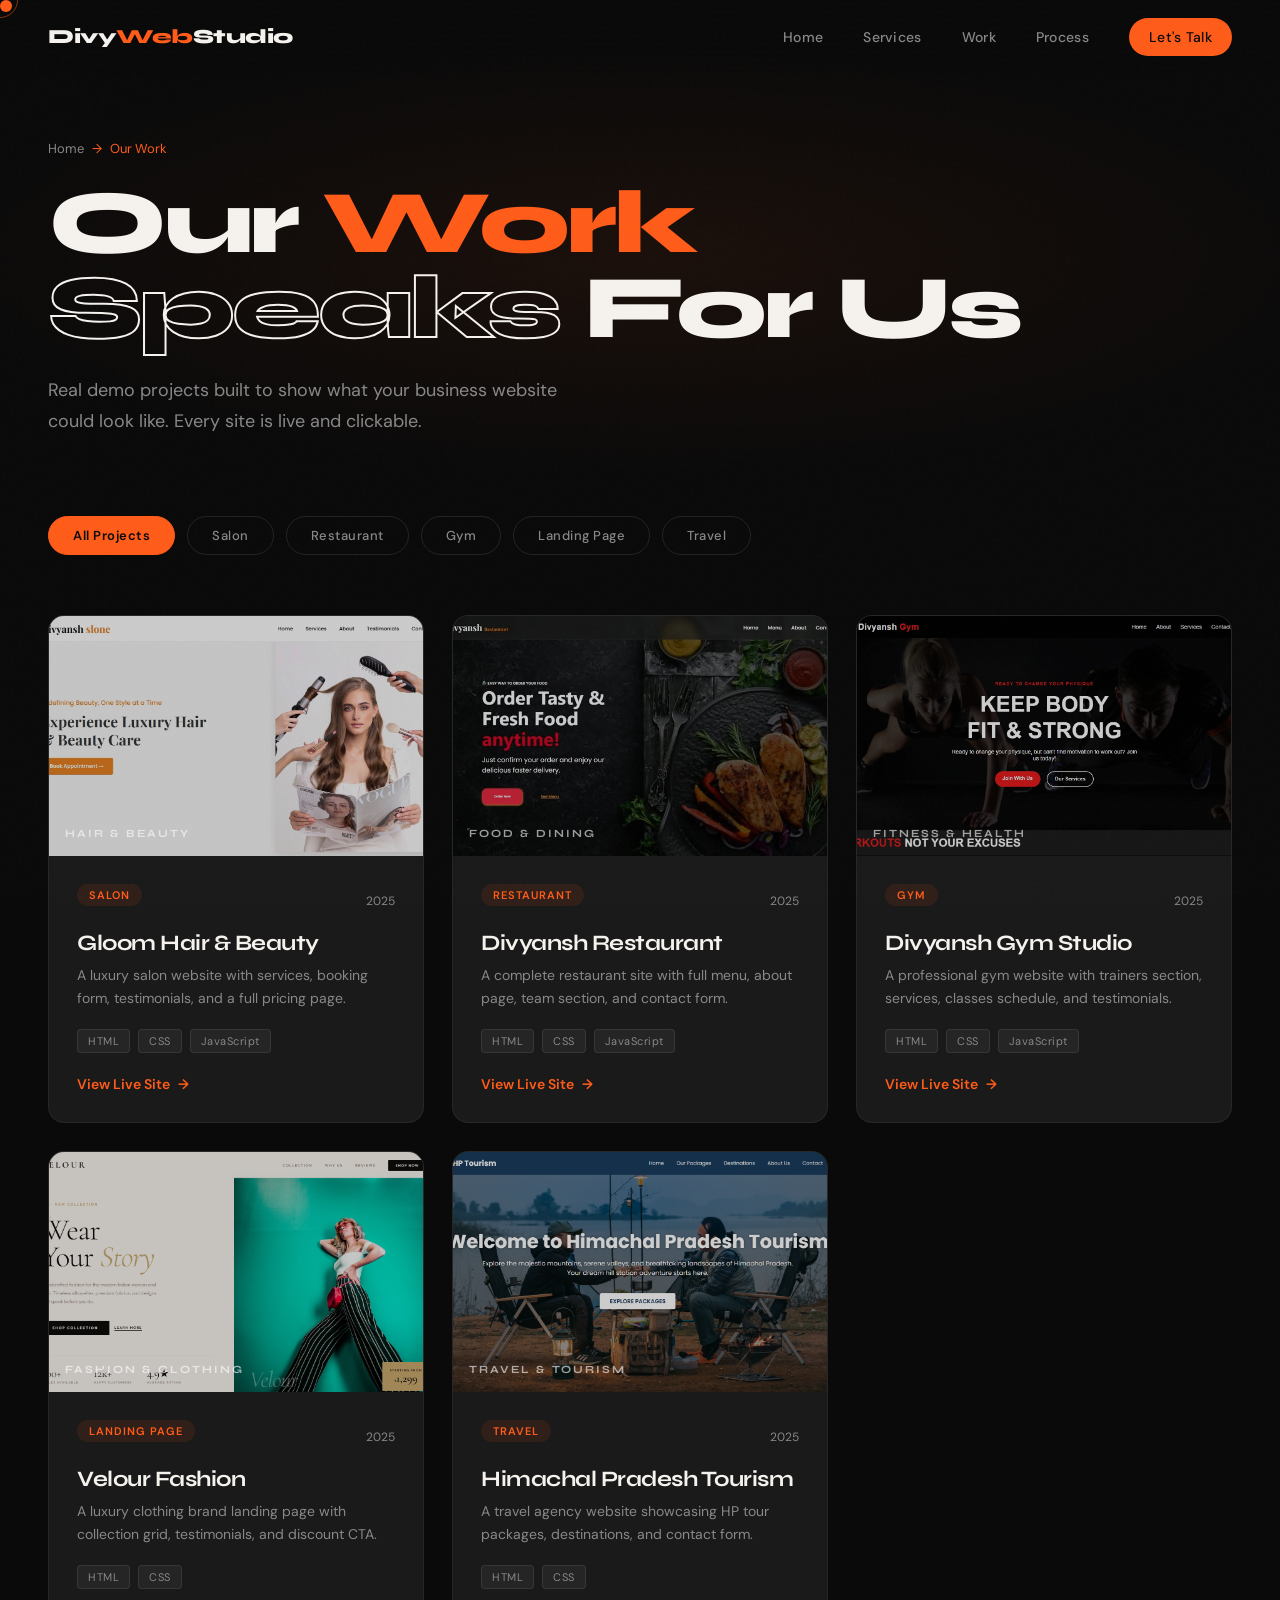
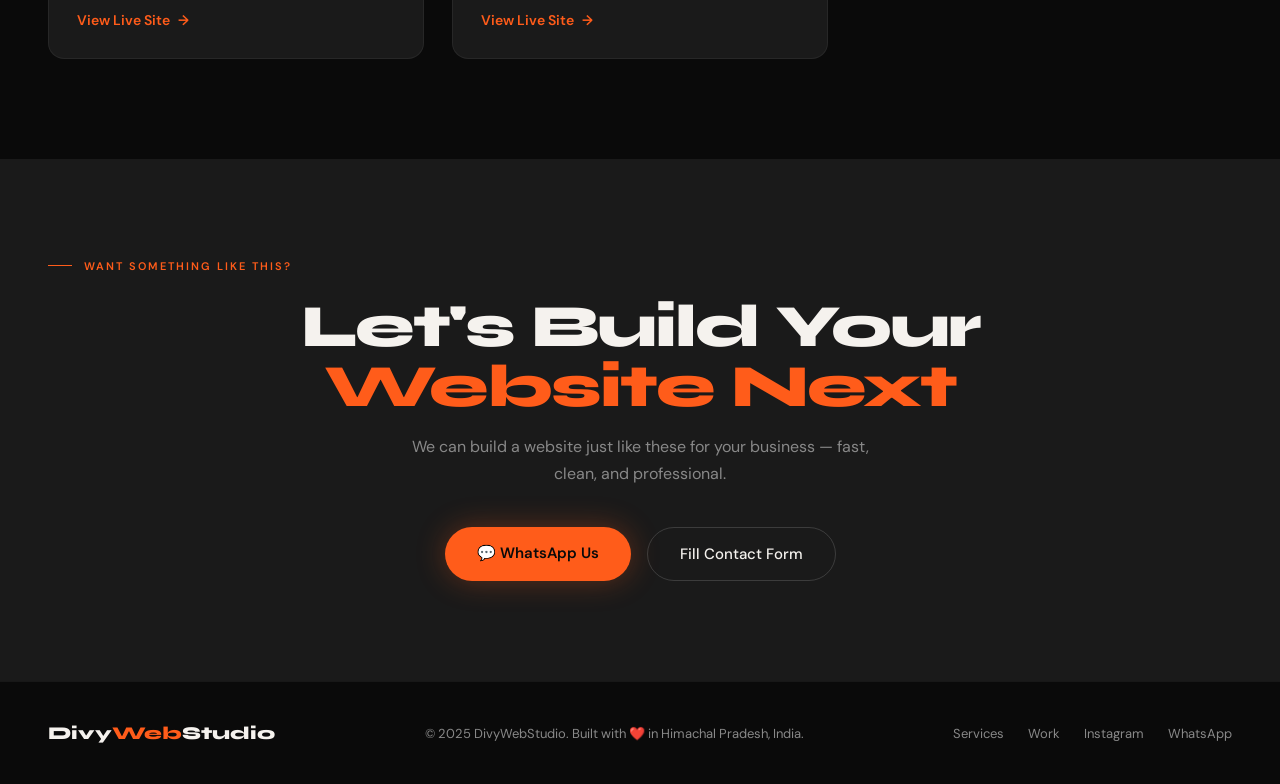
==== portfolio.html @ c1379583 "add new page portfolio.html and portfolio.css just i am add new and more thing in fuacher" ====
<!DOCTYPE html>
<html lang="en">
<head>
    <meta charset="UTF-8">
    <meta name="viewport" content="width=device-width, initial-scale=1.0">
    <title>Our Work — DivyWebStudio</title>
    <link href="https://fonts.googleapis.com/css2?family=Syne:wght@400;600;700;800&family=DM+Sans:wght@300;400;500&display=swap" rel="stylesheet">
    <link rel="stylesheet" href="css/styles.css">
    <link rel="stylesheet" href="css/portfolio.css">
</head>
<body>

    <div class="cursor" id="cursor"></div>
    <div class="cursor-follower" id="cursorFollower"></div>

    <!-- NAV -->
    <nav>
        <div class="nav-logo">Divy<span>Web</span>Studio</div>
        <ul class="nav-links">
            <li><a href="index.html">Home</a></li>
            <li><a href="services.html">Services</a></li>
            <li><a href="portfolio.html">Work</a></li>
            <li><a href="index.html#process">Process</a></li>
            <li><a href="index.html#contact" class="nav-cta">Let's Talk</a></li>
        </ul>
        <div class="hamburger" onclick="toggleMenu()">
            <span></span><span></span><span></span>
        </div>
    </nav>

    <!-- PAGE HERO -->
    <div class="page-hero">
        <div class="page-hero-bg"></div>
        <div class="breadcrumb">
            <a href="index.html">Home</a>
            <span>→</span>
            <span>Our Work</span>
        </div>
        <h1>
            Our <span class="accent">Work</span><br>
            <span class="outline">Speaks</span> For Us
        </h1>
        <p>Real demo projects built to show what your business website could look like. Every site is live and clickable.</p>
    </div>

    <!-- FILTER TABS -->
    <div class="filter-section">
        <button class="filter-btn active" onclick="filterProjects('all', this)">All Projects</button>
        <button class="filter-btn" onclick="filterProjects('salon', this)">Salon</button>
        <button class="filter-btn" onclick="filterProjects('restaurant', this)">Restaurant</button>
        <button class="filter-btn" onclick="filterProjects('gym', this)">Gym</button>
        <button class="filter-btn" onclick="filterProjects('landing', this)">Landing Page</button>
        <button class="filter-btn" onclick="filterProjects('travel', this)">Travel</button>
    </div>

    <!-- PROJECTS -->
    <div class="projects-section">
        <div class="projects-grid" id="projectsGrid">

            <div class="project-card" data-category="salon">
                <div class="project-preview project-preview-salon">
                    <div class="project-preview-text">Hair & Beauty</div>
                </div>
                <div class="project-info">
                    <div class="project-meta">
                        <span class="project-tag">Salon</span>
                        <span class="project-year">2025</span>
                    </div>
                    <h3>Gloom Hair & Beauty</h3>
                    <p>A luxury salon website with services, booking form, testimonials, and a full pricing page.</p>
                    <div class="project-tech">
                        <span class="tech-tag">HTML</span>
                        <span class="tech-tag">CSS</span>
                        <span class="tech-tag">JavaScript</span>
                    </div>
                    <a href="https://gloom-hair-beauty.netlify.app/" target="_blank" class="project-link">View Live Site</a>
                </div>
            </div>

            <div class="project-card" data-category="restaurant">
                <div class="project-preview project-preview-restaurant">
                    <div class="project-preview-text">Food & Dining</div>
                </div>
                <div class="project-info">
                    <div class="project-meta">
                        <span class="project-tag">Restaurant</span>
                        <span class="project-year">2025</span>
                    </div>
                    <h3>Divyansh Restaurant</h3>
                    <p>A complete restaurant site with full menu, about page, team section, and contact form.</p>
                    <div class="project-tech">
                        <span class="tech-tag">HTML</span>
                        <span class="tech-tag">CSS</span>
                        <span class="tech-tag">JavaScript</span>
                    </div>
                    <a href="https://divyansh-restaurant.netlify.app/" target="_blank" class="project-link">View Live Site</a>
                </div>
            </div>

            <div class="project-card" data-category="gym">
                <div class="project-preview project-preview-gym">
                    <div class="project-preview-text">Fitness & Health</div>
                </div>
                <div class="project-info">
                    <div class="project-meta">
                        <span class="project-tag">Gym</span>
                        <span class="project-year">2025</span>
                    </div>
                    <h3>Divyansh Gym Studio</h3>
                    <p>A professional gym website with trainers section, services, classes schedule, and testimonials.</p>
                    <div class="project-tech">
                        <span class="tech-tag">HTML</span>
                        <span class="tech-tag">CSS</span>
                        <span class="tech-tag">JavaScript</span>
                    </div>
                    <a href="https://divyansh-gym-studio.netlify.app/" target="_blank" class="project-link">View Live Site</a>
                </div>
            </div>

            <div class="project-card" data-category="landing">
                <div class="project-preview project-preview-fashion">
                    <div class="project-preview-text">Fashion & Clothing</div>
                </div>
                <div class="project-info">
                    <div class="project-meta">
                        <span class="project-tag">Landing Page</span>
                        <span class="project-year">2025</span>
                    </div>
                    <h3>Velour Fashion</h3>
                    <p>A luxury clothing brand landing page with collection grid, testimonials, and discount CTA.</p>
                    <div class="project-tech">
                        <span class="tech-tag">HTML</span>
                        <span class="tech-tag">CSS</span>
                    </div>
                    <a href="https://divyanshladingpage.netlify.app/" target="_blank" class="project-link">View Live Site</a>
                </div>
            </div>

            <div class="project-card" data-category="travel">
                <div class="project-preview project-preview-travel">
                    <div class="project-preview-text">Travel & Tourism</div>
                </div>
                <div class="project-info">
                    <div class="project-meta">
                        <span class="project-tag">Travel</span>
                        <span class="project-year">2025</span>
                    </div>
                    <h3>Himachal Pradesh Tourism</h3>
                    <p>A travel agency website showcasing HP tour packages, destinations, and contact form.</p>
                    <div class="project-tech">
                        <span class="tech-tag">HTML</span>
                        <span class="tech-tag">CSS</span>
                    </div>
                    <a href="https://travil-divyansh.netlify.app/" target="_blank" class="project-link">View Live Site</a>
                </div>
            </div>

        </div>
    </div>

    <!-- CTA -->
    <div class="portfolio-cta">
        <div class="section-label">Want Something Like This?</div>
        <h2>Let's Build Your<br><span>Website Next</span></h2>
        <p>We can build a website just like these for your business — fast, clean, and professional.</p>
        <div class="cta-btns">
            <a href="https://wa.me/91809127352" target="_blank" class="btn-primary">💬 WhatsApp Us</a>
            <a href="index.html#contact" class="btn-secondary">Fill Contact Form</a>
        </div>
    </div>

    <!-- FOOTER -->
    <footer>
        <div class="footer-logo">Divy<span>Web</span>Studio</div>
        <p>© 2025 DivyWebStudio. Built with ❤️ in Himachal Pradesh, India.</p>
        <div class="footer-links">
            <a href="services.html">Services</a>
            <a href="portfolio.html">Work</a>
            <a href="https://www.instagram.com/divywebstudio/" target="_blank">Instagram</a>
            <a href="https://wa.me/91809127352" target="_blank">WhatsApp</a>
        </div>
    </footer>

    <script>
        // Custom cursor
        const cursor = document.getElementById('cursor');
        const follower = document.getElementById('cursorFollower');
        let mouseX = 0, mouseY = 0;
        let followerX = 0, followerY = 0;

        document.addEventListener('mousemove', e => {
            mouseX = e.clientX;
            mouseY = e.clientY;
            cursor.style.transform = `translate(${mouseX - 6}px, ${mouseY - 6}px)`;
        });

        function animateFollower() {
            followerX += (mouseX - followerX - 18) * 0.12;
            followerY += (mouseY - followerY - 18) * 0.12;
            follower.style.transform = `translate(${followerX}px, ${followerY}px)`;
            requestAnimationFrame(animateFollower);
        }
        animateFollower();

        document.querySelectorAll('a, button').forEach(el => {
            el.addEventListener('mouseenter', () => {
                follower.style.width = '60px';
                follower.style.height = '60px';
                follower.style.opacity = '0.2';
            });
            el.addEventListener('mouseleave', () => {
                follower.style.width = '36px';
                follower.style.height = '36px';
                follower.style.opacity = '0.5';
            });
        });

        // Mobile menu
        function toggleMenu() {
            const links = document.querySelector('.nav-links');
            if (links.style.display === 'flex') {
                links.style.display = 'none';
            } else {
                links.style.cssText = 'display:flex; flex-direction:column; position:fixed; top:70px; left:0; right:0; background:#0a0a0a; padding:32px 24px; gap:24px; z-index:99; border-bottom:1px solid rgba(255,255,255,0.06)';
            }
        }

        // Filter projects
        function filterProjects(category, btn) {
            document.querySelectorAll('.filter-btn').forEach(b => b.classList.remove('active'));
            btn.classList.add('active');

            document.querySelectorAll('.project-card').forEach(card => {
                if (category === 'all' || card.dataset.category === category) {
                    card.style.display = 'block';
                    card.style.animation = 'none';
                    card.offsetHeight;
                    card.style.animation = 'fadeUp 0.4s ease forwards';
                } else {
                    card.style.display = 'none';
                }
            });
        }
    </script>
</body>
</html>
---- css/styles.css ----
*, *::before, *::after {
    margin: 0;
    padding: 0;
    box-sizing: border-box;
}

:root {
    --black: #0a0a0a;
    --white: #f5f2ee;
    --accent: #ff5c1a;
    --accent2: #ffb347;
    --gray: #1a1a1a;
    --muted: #888;
}

html {
    scroll-behavior: smooth;
}

body {
    background: var(--black);
    color: var(--white);
    font-family: 'DM Sans', sans-serif;
    overflow-x: hidden;
    cursor: none;
}

.cursor {
    width: 12px;
    height: 12px;
    background: var(--accent);
    border-radius: 50%;
    position: fixed;
    top: 0;
    left: 0;
    pointer-events: none;
    z-index: 9999;
    transition: transform 0.1s ease;
}

.cursor-follower {
    width: 36px;
    height: 36px;
    border: 1.5px solid var(--accent);
    border-radius: 50%;
    position: fixed;
    top: 0;
    left: 0;
    pointer-events: none;
    z-index: 9998;
    transition: transform 0.15s ease, width 0.2s, height 0.2s, opacity 0.2s;
    opacity: 0.5;
}

body::before {
    content: '';
    position: fixed;
    inset: 0;
    background-image: url("data:image/svg+xml,%3Csvg viewBox='0 0 256 256' xmlns='http://www.w3.org/2000/svg'%3E%3Cfilter id='noise'%3E%3CfeTurbulence type='fractalNoise' baseFrequency='0.9' numOctaves='4' stitchTiles='stitch'/%3E%3C/filter%3E%3Crect width='100%25' height='100%25' filter='url(%23noise)' opacity='0.04'/%3E%3C/svg%3E");
    pointer-events: none;
    z-index: 9997;
    opacity: 0.3;
}

nav {
    position: fixed;
    top: 0;
    left: 0;
    right: 0;
    z-index: 100;
    padding: 24px 48px;
    display: flex;
    justify-content: space-between;
    align-items: center;
    background: linear-gradient(to bottom, rgba(10,10,10,0.95), transparent);
}

.nav-logo {
    font-family: 'Syne', sans-serif;
    font-weight: 800;
    font-size: 20px;
    letter-spacing: -0.5px;
}

.nav-logo span {
    color: var(--accent);
}

.nav-links {
    display: flex;
    gap: 40px;
    list-style: none;
}

.nav-links a {
    color: var(--muted);
    text-decoration: none;
    font-size: 14px;
    font-weight: 500;
    transition: color 0.2s;
    letter-spacing: 0.3px;
}

.nav-links a:hover {
    color: var(--white);
}

.nav-cta {
    background: var(--accent);
    color: var(--black) !important;
    padding: 10px 20px;
    border-radius: 100px;
    font-weight: 500 !important;
    transition: transform 0.2s, background 0.2s !important;
}

.nav-cta:hover {
    transform: scale(1.05);
    background: var(--accent2) !important;
    color: var(--black) !important;
}

.hero {
    min-height: 100vh;
    display: flex;
    flex-direction: column;
    justify-content: center;
    padding: 120px 48px 80px;
    position: relative;
    overflow: hidden;
}

.hero-bg {
    position: absolute;
    inset: 0;
    background: radial-gradient(ellipse 80% 60% at 60% 50%, rgba(255,92,26,0.08) 0%, transparent 70%), radial-gradient(ellipse 40% 40% at 80% 20%, rgba(255,179,71,0.05) 0%, transparent 60%);       
}

.hero-tag {
    display: inline-flex;
    align-items: center;
    gap: 8px;
    background: rgba(255,92,26,0.1);
    border: 1px solid rgba(255,92,26,0.2);
    color: var(--accent);
    font-size: 12px;
    font-weight: 500;
    letter-spacing: 1.5px;
    text-transform: uppercase;
    padding: 8px 16px;
    border-radius: 100px;
    width: fit-content;
    margin-bottom: 32px;
    animation: fadeUp 0.8s ease both;
}

.hero-tag::before {
    content: '';
    width: 6px;
    height: 6px;
    background: var(--accent);
    border-radius: 50%;
    animation: pulse 2s infinite;
}

@keyframes pulse {
    0%, 100% {
        opacity: 1;
        transform: scale(1);
    }
    50% {
        opacity: 0.5;
        transform: scale(0.8);
    }
}

.hero h1 {
    font-family: 'Syne', sans-serif;
    font-size: clamp(52px, 8vw, 110px);
    font-weight: 800;
    line-height: 0.95;
    letter-spacing: -3px;
    margin-bottom: 32px;
    animation: fadeUp 0.8s ease 0.1s both;
}

.hero h1 .outline {
    -webkit-text-stroke: 2px var(--white);
    color: transparent;
}

.hero h1 .accent {
    color: var(--accent);
}

.hero-sub {
    font-size: 18px;
    color: var(--muted);
    max-width: 500px;
    line-height: 1.7;
    margin-bottom: 48px;
    animation: fadeUp 0.8s ease 0.2s both;
}

.hero-btns {
    display: flex;
    gap: 16px;
    flex-wrap: wrap;
    animation: fadeUp 0.8s ease 0.3s both;
}

.btn-primary {
    background: var(--accent);
    color: var(--black);
    padding: 16px 32px;
    border-radius: 100px;
    font-weight: 600;
    font-size: 15px;
    text-decoration: none;
    transition: transform 0.2s, box-shadow 0.2s;
    box-shadow: 0 0 30px rgba(255,92,26,0.3);
}

.btn-primary:hover {
    transform: translateY(-2px);
    box-shadow: 0 8px 40px rgba(255,92,26,0.4);
}

.btn-secondary {
    border: 1px solid rgba(255,255,255,0.15);
    color: var(--white);
    padding: 16px 32px;
    border-radius: 100px;
    font-weight: 500;
    font-size: 15px;
    text-decoration: none;
    transition: border-color 0.2s, background 0.2s;
}

.btn-secondary:hover {
    border-color: rgba(255,255,255,0.4);
    background: rgba(255,255,255,0.05);
}

.hero-stats {
    position: absolute;
    right: 48px;
    bottom: 80px;
    display: flex;
    flex-direction: column;
    gap: 32px;
    animation: fadeUp 0.8s ease 0.4s both;
}

.stat {
    text-align: right;
}

.stat-num {
    font-family: 'Syne', sans-serif;
    font-size: 36px;
    font-weight: 800;
    color: var(--white);
}

.stat-num span {
    color: var(--accent);
}

.stat-label {
    font-size: 12px;
    color: var(--muted);
    letter-spacing: 0.5px;
}

.scroll-line {
    position: absolute;
    bottom: 40px;
    left: 48px;
    display: flex;
    align-items: center;
    gap: 12px;
    color: var(--muted);
    font-size: 12px;
    letter-spacing: 1px;
    text-transform: uppercase;
    animation: fadeUp 0.8s ease 0.5s both;
}

.scroll-line::before {
    content: '';
    width: 40px;
    height: 1px;
    background: var(--muted);
    animation: expandLine 1s ease 1s both;
}

@keyframes expandLine {
    from {
        width: 0;
    }
    to {
        width: 40px;
    }
}

@keyframes fadeUp {
    from {
        opacity: 0;
        transform: translateY(30px);
    }
    to {
        opacity: 1;
        transform: translateY(0);
    }
}

.marquee-section {
    border-top: 1px solid rgba(255,255,255,0.06);
    border-bottom: 1px solid rgba(255,255,255,0.06);
    padding: 20px 0;
    overflow: hidden;
    background: rgba(255,92,26,0.03);
}

.marquee-track {
    display: flex;
    gap: 60px;
    white-space: nowrap;
    animation: marquee 20s linear infinite;
}

.marquee-item {
    display: flex;
    align-items: center;
    gap: 20px;
    font-family: 'Syne', sans-serif;
    font-size: 13px;
    font-weight: 600;
    letter-spacing: 2px;
    text-transform: uppercase;
    color: var(--muted);
    flex-shrink: 0;
}

.marquee-item span {
    color: var(--accent);
    font-size: 18px;
}

@keyframes marquee {
    from {
        transform: translateX(0);
    }
    to {
        transform: translateX(-50%);
    }
}

section {
    padding: 100px 48px;
}

.section-label {
    display: flex;
    align-items: center;
    gap: 12px;
    font-size: 11px;
    font-weight: 600;
    letter-spacing: 2px;
    text-transform: uppercase;
    color: var(--accent);
    margin-bottom: 24px;
}

.section-label::before {
    content: '';
    width: 24px;
    height: 1px;
    background: var(--accent);
}

.section-title {
    font-family: 'Syne', sans-serif;
    font-size: clamp(36px, 5vw, 64px);
    font-weight: 800;
    letter-spacing: -2px;
    line-height: 1;
    margin-bottom: 16px;
}

.section-sub {
    color: var(--muted);
    font-size: 16px;
    max-width: 500px;
    line-height: 1.7;
    margin-bottom: 64px;
}

.services {
    background: var(--gray);
}

.services-grid {
    display: grid;
    grid-template-columns: repeat(auto-fit, minmax(280px, 1fr));
    gap: 2px;
}

.service-card {
    background: var(--black);
    padding: 48px 40px;
    position: relative;
    overflow: hidden;
    transition: background 0.3s;
}

.service-card:hover {
    background: #111;
}

.service-card::after {
    content: '';
    position: absolute;
    bottom: 0;
    left: 0;
    width: 0;
    height: 2px;
    background: var(--accent);
    transition: width 0.4s ease;
}

.service-card:hover::after {
    width: 100%;
}

.service-icon {
    font-size: 32px;
    margin-bottom: 24px;
}

.service-card h3 {
    font-family: 'Syne', sans-serif;
    font-size: 22px;
    font-weight: 700;
    margin-bottom: 12px;
    letter-spacing: -0.5px;
}

.service-card p {
    color: var(--muted);
    font-size: 14px;
    line-height: 1.7;
    margin-bottom: 24px;
}

.service-price {
    font-family: 'Syne', sans-serif;
    font-size: 28px;
    font-weight: 800;
    color: var(--accent);
}

.service-price span {
    font-size: 14px;
    color: var(--muted);
    font-family: 'DM Sans', sans-serif;
    font-weight: 400;
}

.portfolio-grid {
    display: grid;
    grid-template-columns: repeat(auto-fit, minmax(340px, 1fr));
    gap: 24px;
}

.project-card {
    border: 1px solid rgba(255,255,255,0.06);
    border-radius: 16px;
    overflow: hidden;
    transition: transform 0.3s, border-color 0.3s;
    background: var(--gray);
}

.project-card:hover {
    transform: translateY(-6px);
    border-color: rgba(255,92,26,0.3);
}

.project-img {
    width: 100%;
    height: 220px;
    object-fit: cover;
    display: block;
    background: #222;
}

.project-preview {
    width: 100%;
    height: 220px;
    display: flex;
    align-items: center;
    justify-content: center;
    font-size: 48px;
    position: relative;
    overflow: hidden;
}

.project-preview-salon {
    background: url('img/ProjectImage/HairBeautyImg.jpg') center/cover no-repeat;
}
.project-preview-restaurant {
    background: url('img/ProjectImage/RestaurantImg.jpg') center/cover no-repeat;
}

.project-preview-gym {
    background: url('img/ProjectImage/GymSalonImg.jpg') center/cover no-repeat;
}

.project-preview-fashion {
    background: url('img/ProjectImage/LadingPageImage.png') center/cover no-repeat;
}


.project-preview-text {
    position: absolute;
    bottom: 16px;
    left: 16px;
    font-family: 'Syne', sans-serif;
    font-size: 11px;
    font-weight: 700;
    letter-spacing: 2px;
    text-transform: uppercase;
    color: rgba(255,255,255,0.3);
}

.text-black-color {
    color: rgba(0, 0, 0, 0.404);
}

.project-info {
    padding: 28px;
}

.project-tag {
    display: inline-block;
    background: rgba(255,92,26,0.1);
    color: var(--accent);
    font-size: 11px;
    font-weight: 600;
    letter-spacing: 1px;
    text-transform: uppercase;
    padding: 4px 12px;
    border-radius: 100px;
    margin-bottom: 12px;
}

.project-info h3 {
    font-family: 'Syne', sans-serif;
    font-size: 22px;
    font-weight: 700;
    letter-spacing: -0.5px;
    margin-bottom: 8px;
}

.project-info p {
    color: var(--muted);
    font-size: 14px;
    line-height: 1.6;
    margin-bottom: 20px;
}

.project-link {
    display: inline-flex;
    align-items: center;
    gap: 8px;
    color: var(--accent);
    text-decoration: none;
    font-size: 14px;
    font-weight: 600;
    transition: gap 0.2s;
}

.project-link:hover {
    gap: 12px;
}

.project-link::after {
    content: '→';
}

.process {
    background: var(--gray);
}

.process-steps {
    display: grid;
    grid-template-columns: repeat(auto-fit, minmax(220px, 1fr));
    gap: 2px;
    margin-top: 64px;
}

.step {
    padding: 40px 32px;
    background: var(--black);
    position: relative;
}

.step-num {
    font-family: 'Syne', sans-serif;
    font-size: 64px;
    font-weight: 800;
    color: rgba(255,92,26,0.1);
    line-height: 1;
    margin-bottom: 16px;
}

.step h3 {
    font-family: 'Syne', sans-serif;
    font-size: 18px;
    font-weight: 700;
    margin-bottom: 12px;
}

.step p {
    color: var(--muted);
    font-size: 14px;
    line-height: 1.7;
}

.why-grid {
    display: grid;
    grid-template-columns: 1fr 1fr;
    gap: 80px;
    align-items: center;
}

.why-list {
    list-style: none;
    display: flex;
    flex-direction: column;
    gap: 20px;
}

.why-item {
    display: flex;
    align-items: flex-start;
    gap: 16px;
    padding: 20px;
    border: 1px solid rgba(255,255,255,0.05);
    border-radius: 12px;
    transition: border-color 0.2s, background 0.2s;
}

.why-item:hover {
    border-color: rgba(255,92,26,0.2);
    background: rgba(255,92,26,0.03);
}

.why-icon {
    font-size: 24px;
    flex-shrink: 0;
    margin-top: 2px;
}

.why-item h4 {
    font-family: 'Syne', sans-serif;
    font-size: 16px;
    font-weight: 700;
    margin-bottom: 4px;
}

.why-item p {
    color: var(--muted);
    font-size: 14px;
    line-height: 1.6;
}

.why-visual {
    background: var(--gray);
    border-radius: 24px;
    padding: 48px;
    text-align: center;
    border: 1px solid rgba(255,255,255,0.06);
}

.big-num {
    font-family: 'Syne', sans-serif;
    font-size: 100px;
    font-weight: 800;
    line-height: 1;
    background: linear-gradient(135deg, var(--accent), var(--accent2));
    -webkit-background-clip: text;
    -webkit-text-fill-color: transparent;
    background-clip: text;
}

.big-num-label {
    font-size: 16px;
    color: var(--muted);
    margin-top: 8px;
    line-height: 1.5;
}

.contact {
    background: var(--gray);
}

.contact-wrapper {
    display: grid;
    grid-template-columns: 1fr 1fr;
    gap: 80px;
    align-items: start;
}

.contact-info h2 {
    font-family: 'Syne', sans-serif;
    font-size: clamp(32px, 4vw, 52px);
    font-weight: 800;
    letter-spacing: -2px;
    line-height: 1.1;
    margin-bottom: 24px;
}

.contact-info p {
    color: var(--muted);
    font-size: 16px;
    line-height: 1.7;
    margin-bottom: 40px;
}

.contact-links {
    display: flex;
    flex-direction: column;
    gap: 16px;
}

.contact-link-item {
    display: flex;
    align-items: center;
    gap: 16px;
    padding: 16px 20px;
    background: var(--black);
    border-radius: 12px;
    text-decoration: none;
    color: var(--white);
    transition: transform 0.2s;
    border: 1px solid rgba(255,255,255,0.05);
}

.contact-link-item:hover {
    transform: translateX(4px);
}

.contact-link-icon {
    font-size: 20px;
}

.contact-link-text {
    font-size: 14px;
    color: var(--muted);
}

.contact-link-val {
    font-size: 15px;
    font-weight: 500;
}

.contact-form-wrap {
    display: flex;
    flex-direction: column;
    gap: 16px;
}

.form-group {
    display: flex;
    flex-direction: column;
    gap: 8px;
}

.form-group label {
    font-size: 12px;
    font-weight: 600;
    letter-spacing: 1px;
    text-transform: uppercase;
    color: var(--muted);
}

.form-group input,
.form-group textarea,
.form-group select {
    background: var(--black);
    border: 1px solid rgba(255,255,255,0.08);
    color: var(--white);
    padding: 14px 18px;
    border-radius: 10px;
    font-family: 'DM Sans', sans-serif;
    font-size: 15px;
    transition: border-color 0.2s;
    outline: none;
}

.form-group input:focus,
.form-group textarea:focus,
.form-group select:focus {
    border-color: var(--accent);
}

.form-group textarea {
    resize: vertical;
    min-height: 120px;
}

.form-group select option {
    background: var(--black);
}

.form-submit {
    background: var(--accent);
    color: var(--black);
    border: none;
    padding: 16px 32px;
    border-radius: 100px;
    font-family: 'Syne', sans-serif;
    font-size: 15px;
    font-weight: 700;
    cursor: pointer;
    transition: transform 0.2s, box-shadow 0.2s;
    box-shadow: 0 0 30px rgba(255,92,26,0.3);
    width: 100%;
    margin-top: 8px;
}

.form-submit:hover {
    transform: translateY(-2px);
    box-shadow: 0 8px 40px rgba(255,92,26,0.4);
}

footer {
    padding: 40px 48px;
    border-top: 1px solid rgba(255,255,255,0.06);
    display: flex;
    justify-content: space-between;
    align-items: center;
    flex-wrap: wrap;
    gap: 16px;
}

.footer-logo {
    font-family: 'Syne', sans-serif;
    font-size: 18px;
    font-weight: 800;
}

.footer-logo span {
    color: var(--accent);
}

footer p {
    color: var(--muted);
    font-size: 13px;
}

.footer-links {
    display: flex;
    gap: 24px;
}

.footer-links a {
    color: var(--muted);
    text-decoration: none;
    font-size: 13px;
    transition: color 0.2s;
}

.footer-links a:hover {
    color: var(--white);
}

.hamburger {
    display: none;
    flex-direction: column;
    gap: 5px;
    cursor: pointer;
}

.hamburger span {
    width: 24px;
    height: 2px;
    background: var(--white);
    transition: 0.3s;
}

@media (max-width: 900px) {
    nav {
        padding: 20px 24px;
    }
    .nav-links {
        display: none;
    }
    .hamburger {
        display: flex;
    }
    .hero {
        padding: 100px 24px 80px;
    }
    .hero-stats {
        display: none;
    }
    .scroll-line {
        display: none;
    }
    section {
        padding: 70px 24px;
    }
    .why-grid {
        grid-template-columns: 1fr;
        gap: 48px;
    }
    .contact-wrapper {
        grid-template-columns: 1fr;
        gap: 48px;
    }
    footer {
        flex-direction: column;
        text-align: center;
        padding: 32px 24px;
    }
}

@media (max-width: 600px) {
    .hero h1 {
        letter-spacing: -2px;
    }
    .section-title {
        letter-spacing: -1px;
    }
    .portfolio-grid {
        grid-template-columns: 1fr;
    }
    .services-grid {
        grid-template-columns: 1fr;
    }
    .process-steps {
        grid-template-columns: 1fr;
    }
}
---- css/portfolio.css ----
.page-hero {
    min-height: 50vh;
    display: flex;
    flex-direction: column;
    justify-content: center;
    padding: 140px 48px 80px;
    position: relative;
    overflow: hidden;
}

.page-hero-bg {
    position: absolute;
    inset: 0;
    background: radial-gradient(ellipse 80% 60% at 50% 50%, rgba(255,92,26,0.07) 0%, transparent 70%);
}

.breadcrumb {
    display: flex;
    align-items: center;
    gap: 8px;
    font-size: 13px;
    color: var(--muted);
    margin-bottom: 24px;
    animation: fadeUp 0.6s ease both;
}

.breadcrumb a {
    color: var(--muted);
    text-decoration: none;
    transition: color 0.2s;
}

.breadcrumb a:hover {
    color: var(--accent);
}
        
.breadcrumb span {
    color: var(--accent);
}

.page-hero h1 {
    font-family: 'Syne', sans-serif;
    font-size: clamp(48px, 7vw, 90px);
    font-weight: 800;
    line-height: 0.95;
    letter-spacing: -3px;
    margin-bottom: 24px;
    animation: fadeUp 0.6s ease 0.1s both;
}

.page-hero h1 .accent {
    color: var(--accent);
}

.page-hero h1 .outline {
    -webkit-text-stroke: 2px var(--white);
    color: transparent;
}

.page-hero p {
    font-size: 18px;
    color: var(--muted);
    max-width: 520px;
    line-height: 1.7;
    animation: fadeUp 0.6s ease 0.2s both;
}

.filter-section {
    padding: 0 48px 60px;
    display: flex;
    gap: 12px;
    flex-wrap: wrap;
}

.filter-btn {
    background: transparent;
    border: 1px solid rgba(255,255,255,0.1);
    color: var(--muted);
    padding: 10px 24px;
    border-radius: 100px;
    font-family: 'DM Sans', sans-serif;
    font-size: 13px;
    font-weight: 500;
    cursor: pointer;
    transition: all 0.2s;
    letter-spacing: 0.5px;
}

.filter-btn:hover {
    border-color: rgba(255,92,26,0.3);
    color: var(--white);
}

.filter-btn.active {
    background: var(--accent);
    border-color: var(--accent);
    color: var(--black);
    font-weight: 600;
}

.projects-section {
    padding: 0 48px 100px;
}

.projects-grid {
    display: grid;
    grid-template-columns: repeat(auto-fill, minmax(360px, 1fr));
    gap: 28px;
}

.project-card {
    border: 1px solid rgba(255,255,255,0.06);
    border-radius: 16px;
    overflow: hidden;
    transition: transform 0.3s, border-color 0.3s;
    background: var(--gray);
    opacity: 0;
    transform: translateY(20px);
    animation: fadeUp 0.6s ease forwards;
}

.project-card:nth-child(1) {
    animation-delay: 0.1s;
}

.project-card:nth-child(2) {
    animation-delay: 0.2s;
}

.project-card:nth-child(3) {
    animation-delay: 0.3s;
}

.project-card:nth-child(4) {
    animation-delay: 0.4s;
}

.project-card:nth-child(5) {
    animation-delay: 0.5s;
}

.project-card:hover {
    transform: translateY(-6px);
    border-color: rgba(255,92,26,0.3);
}

.project-preview {
    width: 100%;
    height: 240px;
    display: flex;
    align-items: center;
    justify-content: center;
    font-size: 52px;
    position: relative;
    overflow: hidden;
}

.project-preview-salon {
    background: url("../img/ProjectImage/HairBeautyImg.jpg") center/cover no-repeat;
}

.project-preview-restaurant {
    background: url("../img/ProjectImage/restaurantImg.jpg") center/cover no-repeat;
}

.project-preview-gym {
    background: url("../img/ProjectImage/GymSalonImg.jpg") center/cover no-repeat;
}

.project-preview-fashion {
    background: url("../img/ProjectImage/LadingPageImage.png") center/cover no-repeat;
}

.project-preview-travel {
    background: url("../img/ProjectImage/BusinessWebsiteServicesImg.png") center/cover no-repeat;
}

.project-preview::after {
    content: '';
    position: absolute;
    inset: 0;
    background: rgba(0,0,0,0.2);
}

.project-preview-text {
    position: absolute;
    bottom: 16px;
    left: 16px;
    font-family: 'Syne', sans-serif;
    font-size: 11px;
    font-weight: 700;
    letter-spacing: 2px;
    text-transform: uppercase;
    color: rgba(255,255,255,0.6);
    z-index: 1;
}

.project-preview-emoji {
    position: relative;
    z-index: 1;
}

.project-info { 
    padding: 28px;
}

.project-meta {
    display: flex;
    align-items: center;
    justify-content: space-between;
    margin-bottom: 12px;
}

.project-tag {
    display: inline-block;
    background: rgba(255,92,26,0.1);
    color: var(--accent);
    font-size: 11px;
    font-weight: 600;
    letter-spacing: 1px;
    text-transform: uppercase;
    padding: 4px 12px;
    border-radius: 100px;
}

.project-year {
    font-size: 12px;
    color: var(--muted);
}

.project-info h3 {
    font-family: 'Syne', sans-serif;
    font-size: 22px;
    font-weight: 700;
    letter-spacing: -0.5px;
    margin-bottom: 8px;
}

.project-info p {
    color: var(--muted);
    font-size: 14px;
    line-height: 1.6;
    margin-bottom: 20px;
}

.project-tech {
    display: flex;
    gap: 8px;
    flex-wrap: wrap;
    margin-bottom: 20px;
}

.tech-tag {
    background: rgba(255,255,255,0.05);
    border: 1px solid rgba(255,255,255,0.08);
    color: var(--muted);
    font-size: 11px;
    padding: 4px 10px;
    border-radius: 4px;
    letter-spacing: 0.5px;
}

.project-link {
    display: inline-flex;
    align-items: center;
    gap: 8px;
    color: var(--accent);
    text-decoration: none;
    font-size: 14px;
    font-weight: 600;
    transition: gap 0.2s;
}

.project-link:hover {
    gap: 12px;
}

.project-link::after {
    content: '→';
}

.portfolio-cta {
    background: var(--gray);
    padding: 100px 48px;
    text-align: center;
}

.portfolio-cta h2 {
    font-family: 'Syne', sans-serif;
    font-size: clamp(36px, 5vw, 60px);
    font-weight: 800;
    letter-spacing: -2px;
    line-height: 1;
    margin-bottom: 16px;
}

.portfolio-cta h2 span {
    color: var(--accent);
}

.portfolio-cta p {
    color: var(--muted);
    font-size: 16px;
    max-width: 480px;
    margin: 0 auto 40px;
    line-height: 1.7;
}

.cta-btns {
    display: flex;
    gap: 16px;
    justify-content: center;
    flex-wrap: wrap;
}

@media (max-width: 900px) {
    .page-hero { padding: 120px 24px 60px; }
    .filter-section { padding: 0 24px 40px; }
    .projects-section { padding: 0 24px 80px; }
    .portfolio-cta { padding: 80px 24px; }
    .projects-grid { grid-template-columns: 1fr; }
}

@media (max-width: 600px) {
    .page-hero h1 { letter-spacing: -2px; }
}
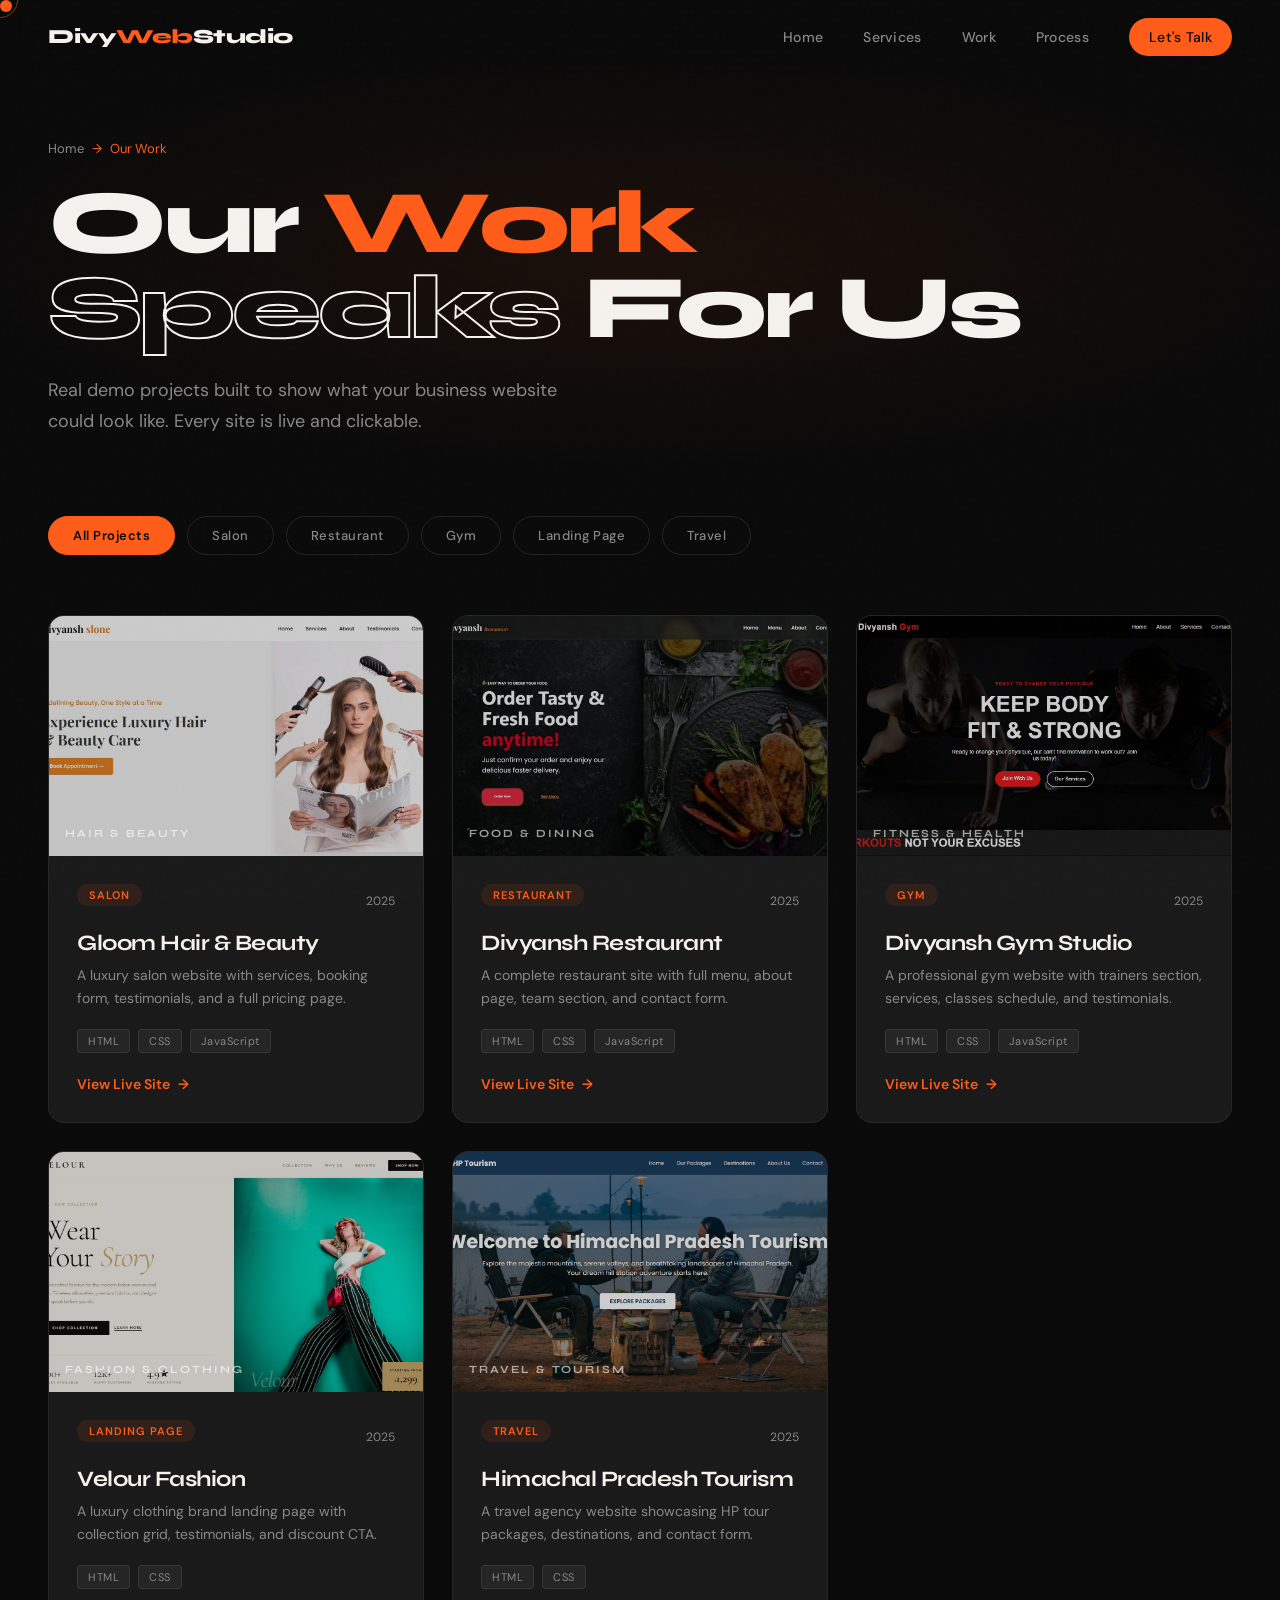
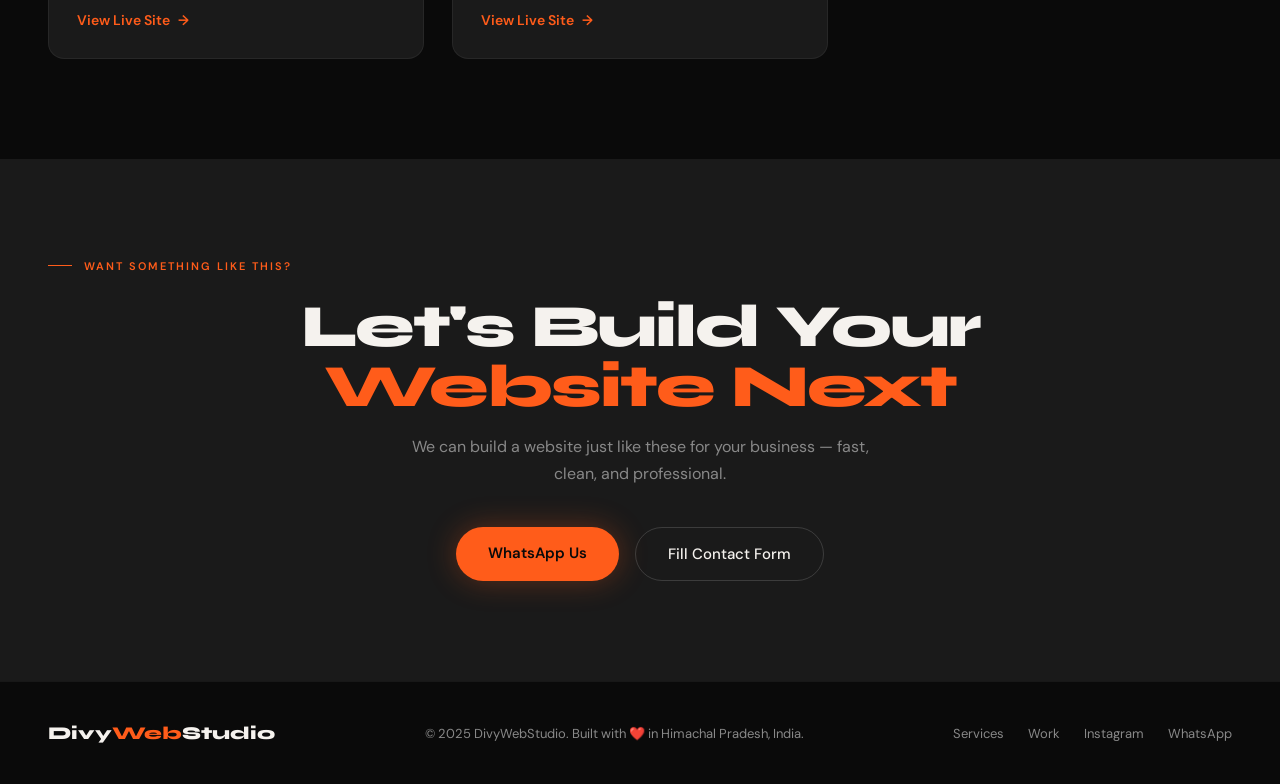
==== commit 4ed70e7d: "fix phone number and add process page and that Done for now in fucher i am add more protfolia" ====
--- a/portfolio.html
+++ b/portfolio.html
@@ -13,14 +13,13 @@
     <div class="cursor" id="cursor"></div>
     <div class="cursor-follower" id="cursorFollower"></div>
 
-    <!-- NAV -->
     <nav>
         <div class="nav-logo">Divy<span>Web</span>Studio</div>
         <ul class="nav-links">
             <li><a href="index.html">Home</a></li>
             <li><a href="services.html">Services</a></li>
             <li><a href="portfolio.html">Work</a></li>
-            <li><a href="index.html#process">Process</a></li>
+            <li><a href="process.html">Process</a></li>
             <li><a href="index.html#contact" class="nav-cta">Let's Talk</a></li>
         </ul>
         <div class="hamburger" onclick="toggleMenu()">
@@ -28,7 +27,6 @@
         </div>
     </nav>
 
-    <!-- PAGE HERO -->
     <div class="page-hero">
         <div class="page-hero-bg"></div>
         <div class="breadcrumb">
@@ -43,7 +41,6 @@
         <p>Real demo projects built to show what your business website could look like. Every site is live and clickable.</p>
     </div>
 
-    <!-- FILTER TABS -->
     <div class="filter-section">
         <button class="filter-btn active" onclick="filterProjects('all', this)">All Projects</button>
         <button class="filter-btn" onclick="filterProjects('salon', this)">Salon</button>
@@ -53,7 +50,6 @@
         <button class="filter-btn" onclick="filterProjects('travel', this)">Travel</button>
     </div>
 
-    <!-- PROJECTS -->
     <div class="projects-section">
         <div class="projects-grid" id="projectsGrid">
 
@@ -158,18 +154,16 @@
         </div>
     </div>
 
-    <!-- CTA -->
     <div class="portfolio-cta">
         <div class="section-label">Want Something Like This?</div>
         <h2>Let's Build Your<br><span>Website Next</span></h2>
         <p>We can build a website just like these for your business — fast, clean, and professional.</p>
         <div class="cta-btns">
-            <a href="https://wa.me/91809127352" target="_blank" class="btn-primary">💬 WhatsApp Us</a>
+            <a href="https://wa.me/9180912735255" target="_blank" class="btn-primary"> WhatsApp Us</a>
             <a href="index.html#contact" class="btn-secondary">Fill Contact Form</a>
         </div>
     </div>
 
-    <!-- FOOTER -->
     <footer>
         <div class="footer-logo">Divy<span>Web</span>Studio</div>
         <p>© 2025 DivyWebStudio. Built with ❤️ in Himachal Pradesh, India.</p>
@@ -177,70 +171,9 @@
             <a href="services.html">Services</a>
             <a href="portfolio.html">Work</a>
             <a href="https://www.instagram.com/divywebstudio/" target="_blank">Instagram</a>
-            <a href="https://wa.me/91809127352" target="_blank">WhatsApp</a>
+            <a href="https://wa.me/918091273525" target="_blank">WhatsApp</a>
         </div>
     </footer>
-
-    <script>
-        // Custom cursor
-        const cursor = document.getElementById('cursor');
-        const follower = document.getElementById('cursorFollower');
-        let mouseX = 0, mouseY = 0;
-        let followerX = 0, followerY = 0;
-
-        document.addEventListener('mousemove', e => {
-            mouseX = e.clientX;
-            mouseY = e.clientY;
-            cursor.style.transform = `translate(${mouseX - 6}px, ${mouseY - 6}px)`;
-        });
-
-        function animateFollower() {
-            followerX += (mouseX - followerX - 18) * 0.12;
-            followerY += (mouseY - followerY - 18) * 0.12;
-            follower.style.transform = `translate(${followerX}px, ${followerY}px)`;
-            requestAnimationFrame(animateFollower);
-        }
-        animateFollower();
-
-        document.querySelectorAll('a, button').forEach(el => {
-            el.addEventListener('mouseenter', () => {
-                follower.style.width = '60px';
-                follower.style.height = '60px';
-                follower.style.opacity = '0.2';
-            });
-            el.addEventListener('mouseleave', () => {
-                follower.style.width = '36px';
-                follower.style.height = '36px';
-                follower.style.opacity = '0.5';
-            });
-        });
-
-        // Mobile menu
-        function toggleMenu() {
-            const links = document.querySelector('.nav-links');
-            if (links.style.display === 'flex') {
-                links.style.display = 'none';
-            } else {
-                links.style.cssText = 'display:flex; flex-direction:column; position:fixed; top:70px; left:0; right:0; background:#0a0a0a; padding:32px 24px; gap:24px; z-index:99; border-bottom:1px solid rgba(255,255,255,0.06)';
-            }
-        }
-
-        // Filter projects
-        function filterProjects(category, btn) {
-            document.querySelectorAll('.filter-btn').forEach(b => b.classList.remove('active'));
-            btn.classList.add('active');
-
-            document.querySelectorAll('.project-card').forEach(card => {
-                if (category === 'all' || card.dataset.category === category) {
-                    card.style.display = 'block';
-                    card.style.animation = 'none';
-                    card.offsetHeight;
-                    card.style.animation = 'fadeUp 0.4s ease forwards';
-                } else {
-                    card.style.display = 'none';
-                }
-            });
-        }
-    </script>
+    <script src="Js/portfolio.js"></script>
 </body>
 </html>
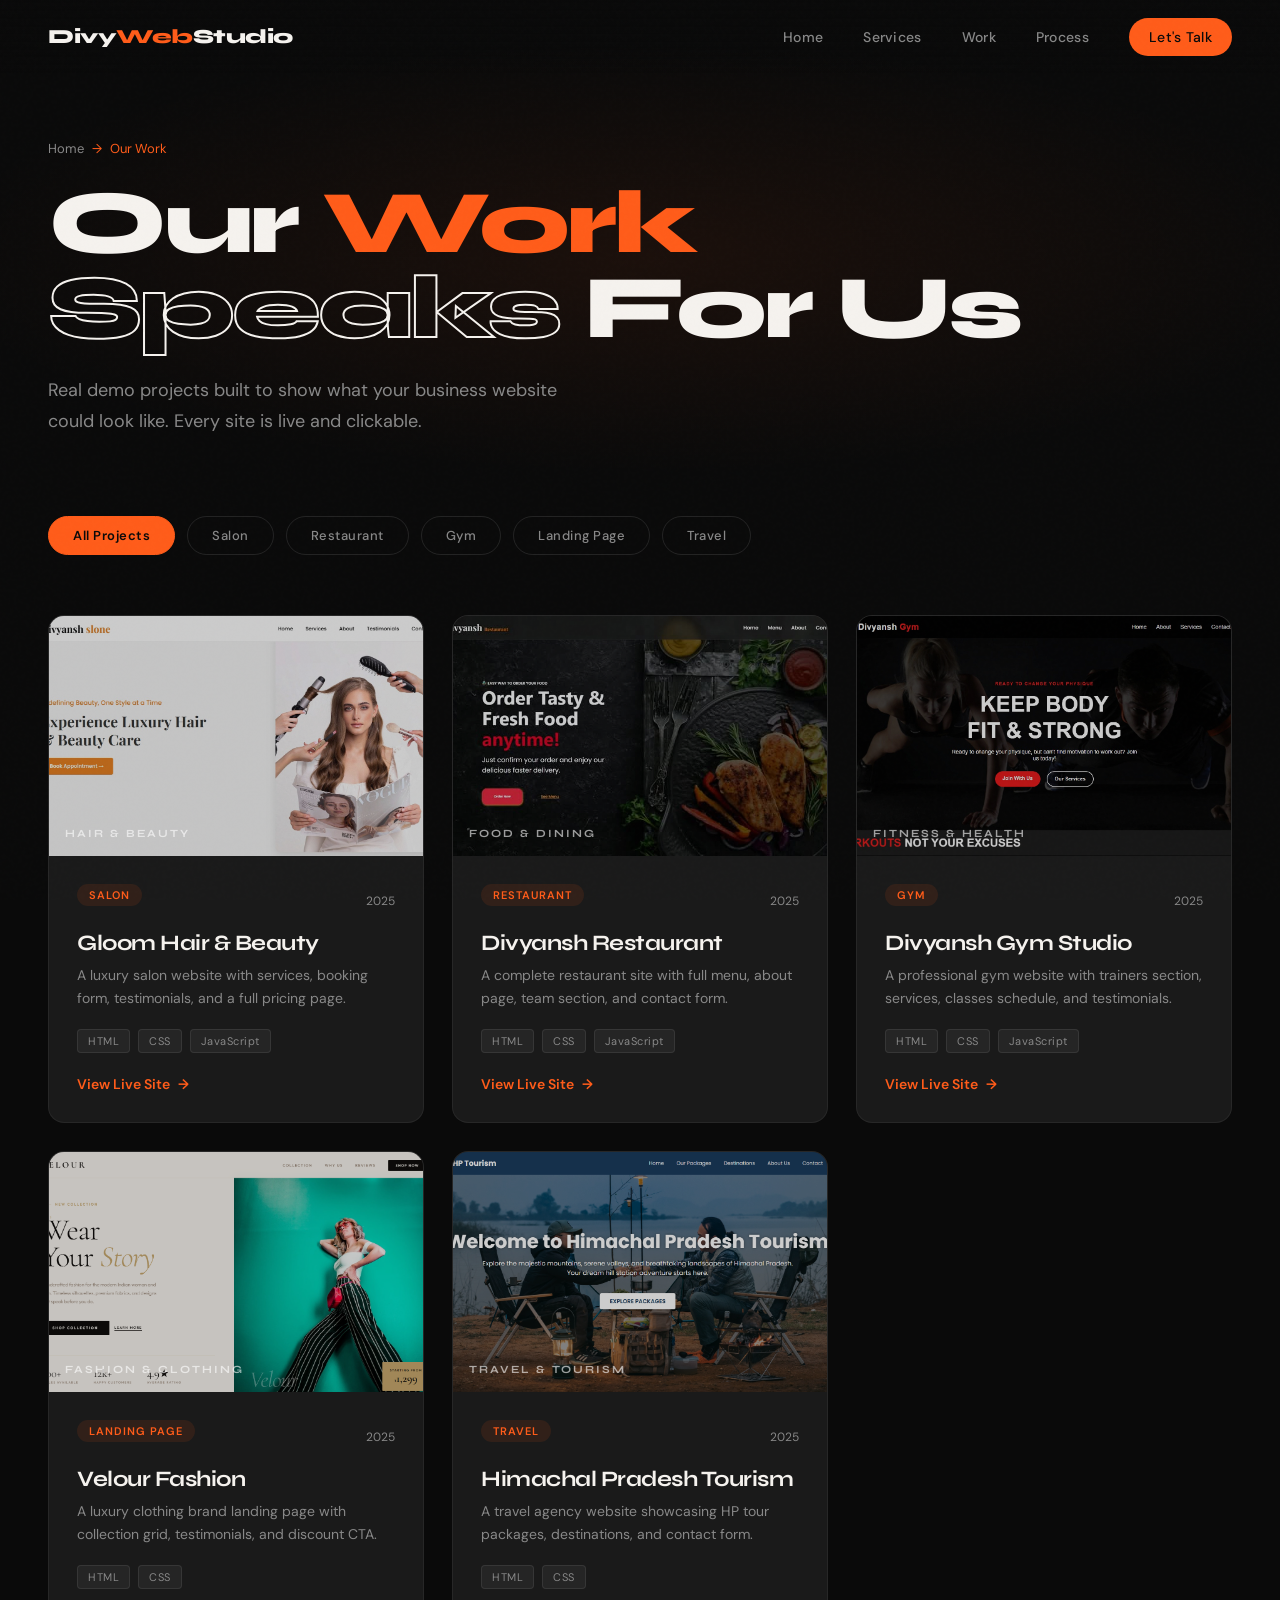
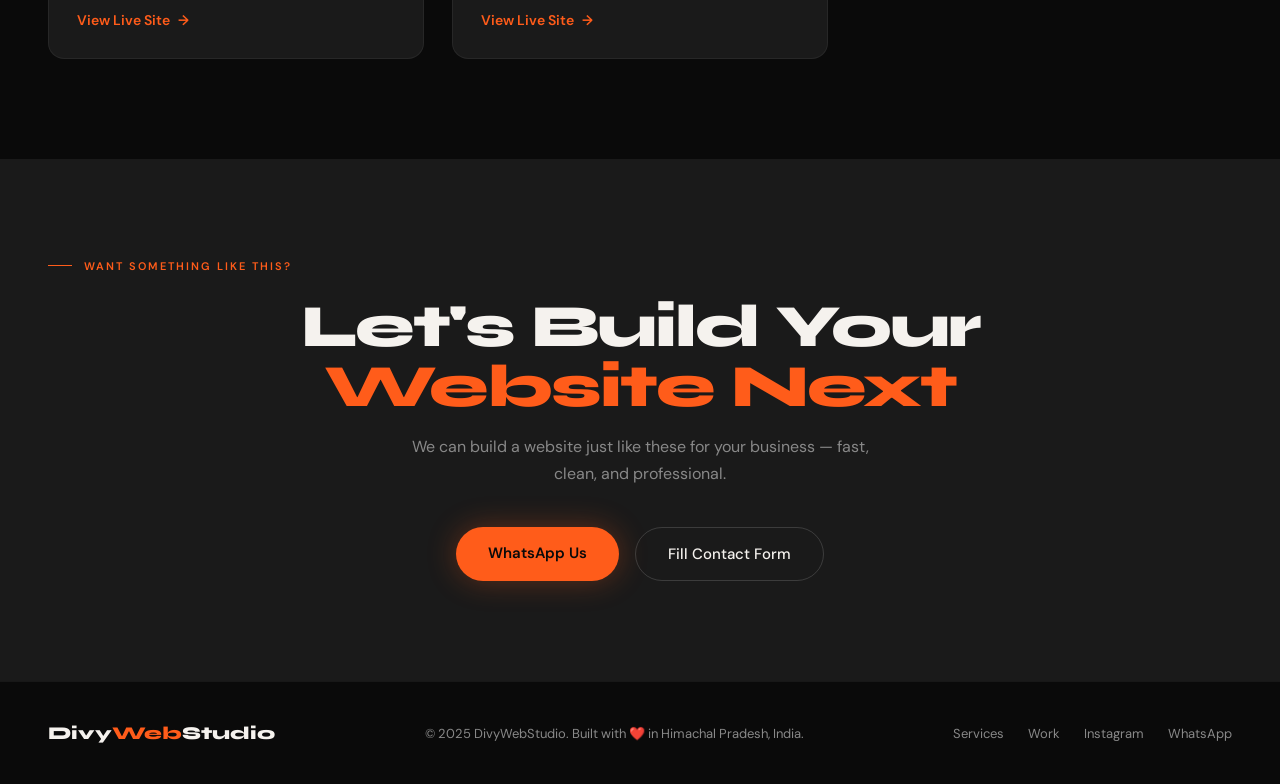
==== commit 4623802e: "fix margin" ====
--- a/portfolio.html
+++ b/portfolio.html
@@ -89,7 +89,7 @@
                         <span class="tech-tag">CSS</span>
                         <span class="tech-tag">JavaScript</span>
                     </div>
-                    <a href="https://divyansh-restaurant.netlify.app/" target="_blank" class="project-link">View Live Site</a>
+                    <a href="https://divyansh-restaurant-studio.netlify.app/" target="_blank" class="project-link">View Live Site</a>
                 </div>
             </div>
 
--- a/css/styles.css
+++ b/css/styles.css
@@ -22,34 +22,6 @@
     color: var(--white);
     font-family: 'DM Sans', sans-serif;
     overflow-x: hidden;
-    cursor: none;
-}
-
-.cursor {
-    width: 12px;
-    height: 12px;
-    background: var(--accent);
-    border-radius: 50%;
-    position: fixed;
-    top: 0;
-    left: 0;
-    pointer-events: none;
-    z-index: 9999;
-    transition: transform 0.1s ease;
-}
-
-.cursor-follower {
-    width: 36px;
-    height: 36px;
-    border: 1.5px solid var(--accent);
-    border-radius: 50%;
-    position: fixed;
-    top: 0;
-    left: 0;
-    pointer-events: none;
-    z-index: 9998;
-    transition: transform 0.15s ease, width 0.2s, height 0.2s, opacity 0.2s;
-    opacity: 0.5;
 }
 
 body::before {
@@ -507,18 +479,18 @@
 }
 
 .project-preview-salon {
-    background: url('img/ProjectImage/HairBeautyImg.jpg') center/cover no-repeat;
+    background: url('../img/ProjectImage/HairBeautyImg.jpg') center/cover no-repeat;
 }
 .project-preview-restaurant {
-    background: url('img/ProjectImage/RestaurantImg.jpg') center/cover no-repeat;
+    background: url('../img/ProjectImage/RestaurantImg.jpg') center/cover no-repeat;
 }
 
 .project-preview-gym {
-    background: url('img/ProjectImage/GymSalonImg.jpg') center/cover no-repeat;
+    background: url('../img/ProjectImage/GymSalonImg.jpg') center/cover no-repeat;
 }
 
 .project-preview-fashion {
-    background: url('img/ProjectImage/LadingPageImage.png') center/cover no-repeat;
+    background: url('../img/ProjectImage/LadingPageImage.png') center/cover no-repeat;
 }
 
 
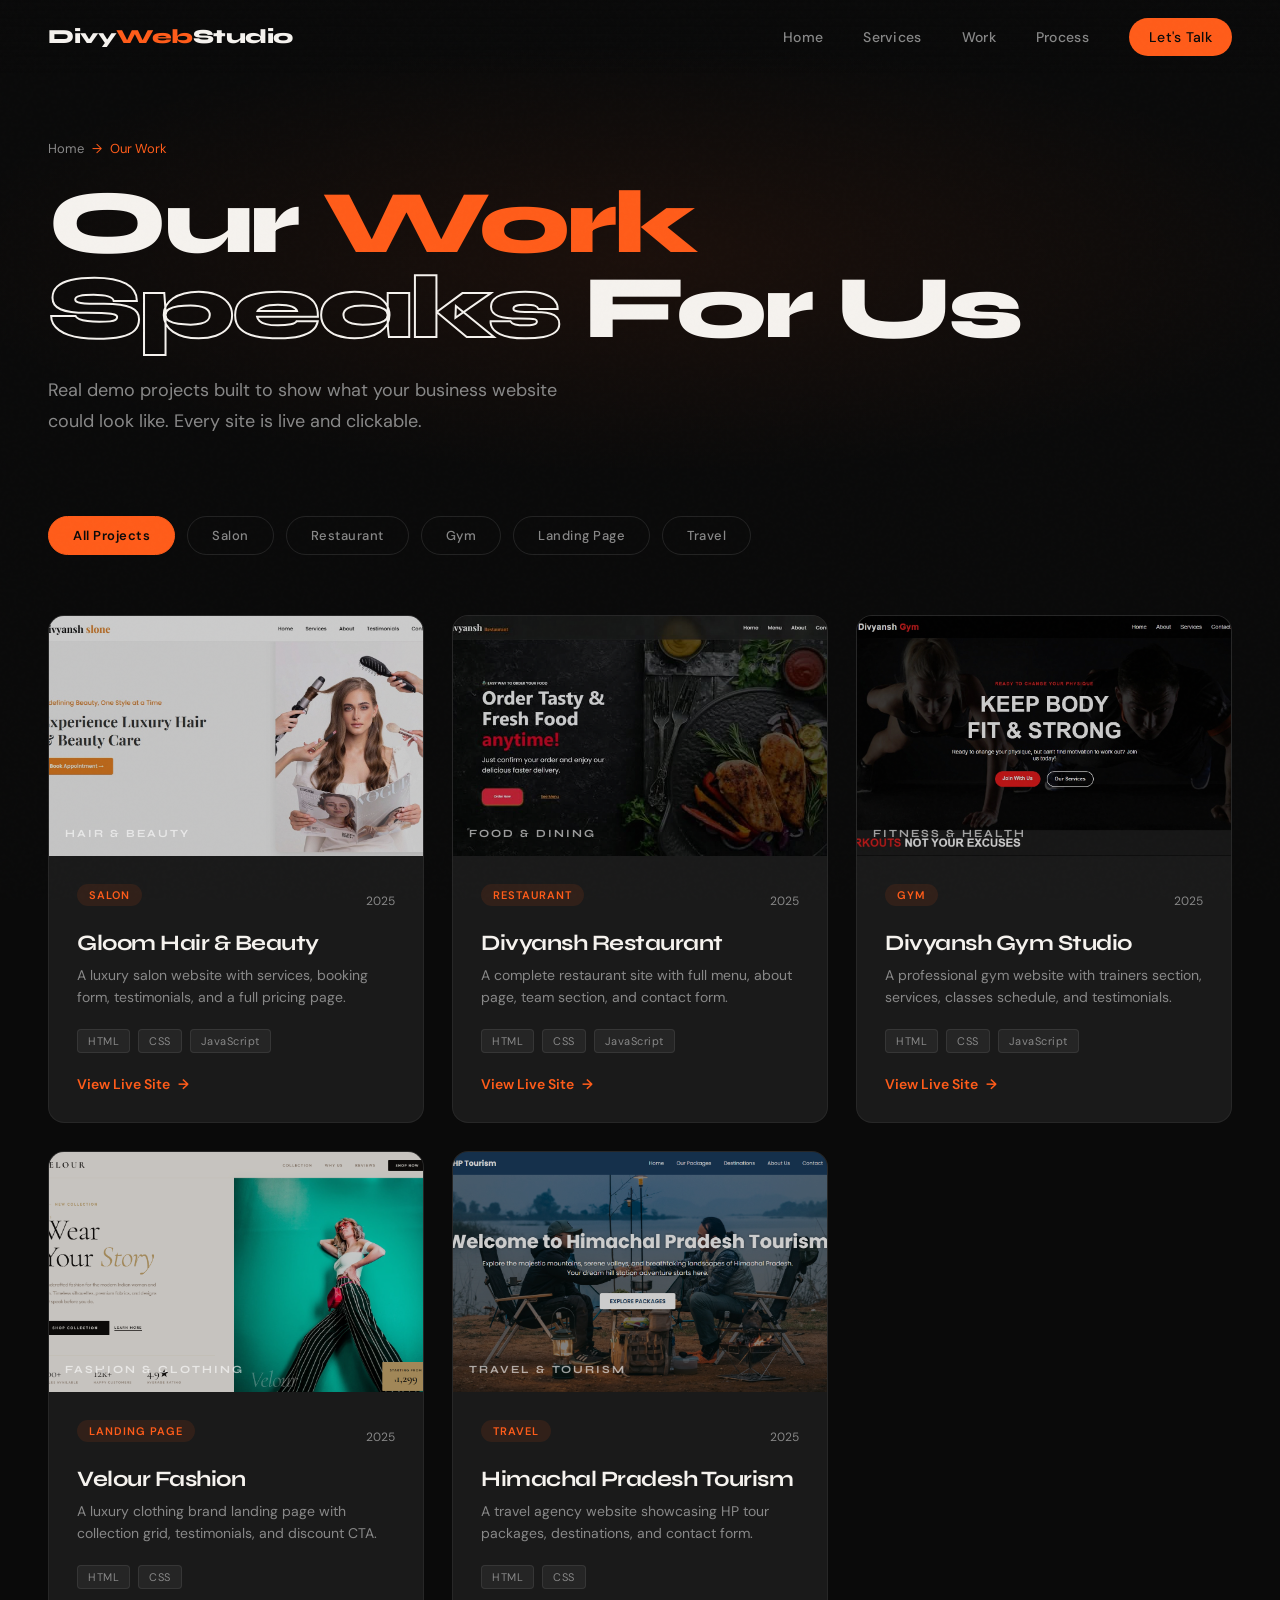
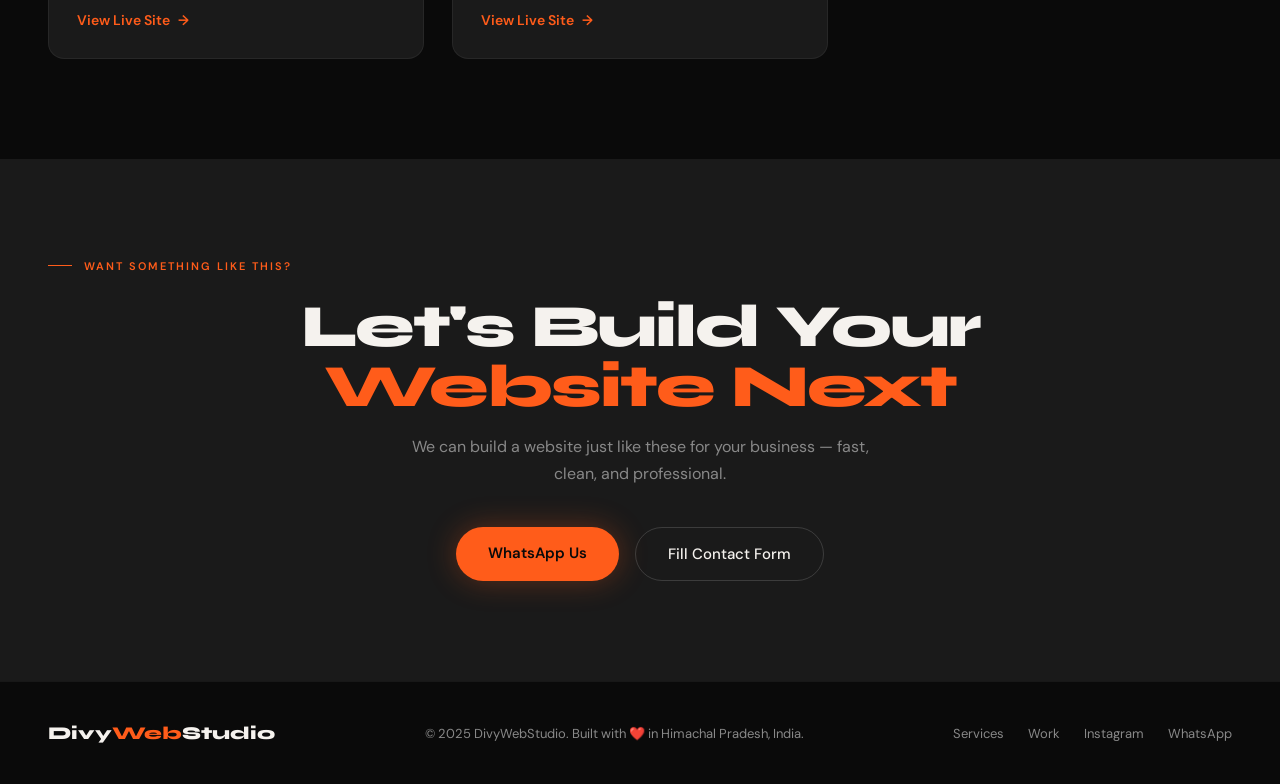
==== commit d3c0e552: "Fix responsive issues and smooth animations" ====
--- a/portfolio.html
+++ b/portfolio.html
@@ -159,7 +159,7 @@
         <h2>Let's Build Your<br><span>Website Next</span></h2>
         <p>We can build a website just like these for your business — fast, clean, and professional.</p>
         <div class="cta-btns">
-            <a href="https://wa.me/9180912735255" target="_blank" class="btn-primary"> WhatsApp Us</a>
+            <a href="https://wa.me/918091273525" target="_blank" class="btn-primary"> WhatsApp Us</a>
             <a href="index.html#contact" class="btn-secondary">Fill Contact Form</a>
         </div>
     </div>
--- a/css/styles.css
+++ b/css/styles.css
@@ -15,6 +15,8 @@
 
 html {
     scroll-behavior: smooth;
+    overflow-x: hidden;
+    width: 100%;
 }
 
 body {
@@ -22,6 +24,17 @@
     color: var(--white);
     font-family: 'DM Sans', sans-serif;
     overflow-x: hidden;
+    width: 100%;
+}
+
+img, svg {
+    max-width: 100%;
+    height: auto;
+}
+
+h1, h2, h3, h4, h5, h6, p, a, span, li, label, div {
+    overflow-wrap: break-word;
+    word-wrap: break-word;
 }
 
 body::before {
@@ -69,7 +82,7 @@
     text-decoration: none;
     font-size: 14px;
     font-weight: 500;
-    transition: color 0.2s;
+    transition: color 0.25s cubic-bezier(0.4, 0, 0.2, 1);
     letter-spacing: 0.3px;
 }
 
@@ -83,7 +96,7 @@
     padding: 10px 20px;
     border-radius: 100px;
     font-weight: 500 !important;
-    transition: transform 0.2s, background 0.2s !important;
+    transition: transform 0.25s cubic-bezier(0.4, 0, 0.2, 1), background 0.25s cubic-bezier(0.4, 0, 0.2, 1) !important;
 }
 
 .nav-cta:hover {
@@ -189,7 +202,7 @@
     font-weight: 600;
     font-size: 15px;
     text-decoration: none;
-    transition: transform 0.2s, box-shadow 0.2s;
+    transition: transform 0.3s cubic-bezier(0.16, 1, 0.3, 1), box-shadow 0.3s cubic-bezier(0.16, 1, 0.3, 1);
     box-shadow: 0 0 30px rgba(255,92,26,0.3);
 }
 
@@ -206,12 +219,13 @@
     font-weight: 500;
     font-size: 15px;
     text-decoration: none;
-    transition: border-color 0.2s, background 0.2s;
+    transition: border-color 0.3s cubic-bezier(0.4, 0, 0.2, 1), background 0.3s cubic-bezier(0.4, 0, 0.2, 1), transform 0.3s cubic-bezier(0.16, 1, 0.3, 1);
 }
 
 .btn-secondary:hover {
     border-color: rgba(255,255,255,0.4);
     background: rgba(255,255,255,0.05);
+    transform: translateY(-2px);
 }
 
 .hero-stats {
@@ -379,12 +393,20 @@
     gap: 2px;
 }
 
+.services-grid > *,
+.portfolio-grid > *,
+.process-steps > *,
+.why-grid > *,
+.contact-wrapper > * {
+    min-width: 0;
+}
+
 .service-card {
     background: var(--black);
     padding: 48px 40px;
     position: relative;
     overflow: hidden;
-    transition: background 0.3s;
+    transition: background 0.35s cubic-bezier(0.4, 0, 0.2, 1);
 }
 
 .service-card:hover {
@@ -399,7 +421,7 @@
     width: 0;
     height: 2px;
     background: var(--accent);
-    transition: width 0.4s ease;
+    transition: width 0.45s cubic-bezier(0.16, 1, 0.3, 1);
 }
 
 .service-card:hover::after {
@@ -450,8 +472,9 @@
     border: 1px solid rgba(255,255,255,0.06);
     border-radius: 16px;
     overflow: hidden;
-    transition: transform 0.3s, border-color 0.3s;
+    transition: transform 0.35s cubic-bezier(0.16, 1, 0.3, 1), border-color 0.35s cubic-bezier(0.4, 0, 0.2, 1);
     background: var(--gray);
+    will-change: transform;
 }
 
 .project-card:hover {
@@ -482,7 +505,7 @@
     background: url('../img/ProjectImage/HairBeautyImg.jpg') center/cover no-repeat;
 }
 .project-preview-restaurant {
-    background: url('../img/ProjectImage/RestaurantImg.jpg') center/cover no-repeat;
+    background: url('../img/ProjectImage/restaurantImg.jpg') center/cover no-repeat;
 }
 
 .project-preview-gym {
@@ -550,15 +573,16 @@
     text-decoration: none;
     font-size: 14px;
     font-weight: 600;
-    transition: gap 0.2s;
-}
-
-.project-link:hover {
-    gap: 12px;
 }
 
 .project-link::after {
     content: '→';
+    display: inline-block;
+    transition: transform 0.25s cubic-bezier(0.4, 0, 0.2, 1);
+}
+
+.project-link:hover::after {
+    transform: translateX(4px);
 }
 
 .process {
@@ -621,7 +645,11 @@
     padding: 20px;
     border: 1px solid rgba(255,255,255,0.05);
     border-radius: 12px;
-    transition: border-color 0.2s, background 0.2s;
+    transition: border-color 0.3s cubic-bezier(0.4, 0, 0.2, 1), background 0.3s cubic-bezier(0.4, 0, 0.2, 1), transform 0.3s cubic-bezier(0.4, 0, 0.2, 1);
+}
+
+.why-item:hover {
+    transform: translateX(4px);
 }
 
 .why-item:hover {
@@ -716,8 +744,17 @@
     border-radius: 12px;
     text-decoration: none;
     color: var(--white);
-    transition: transform 0.2s;
+    transition: transform 0.3s cubic-bezier(0.16, 1, 0.3, 1), border-color 0.3s cubic-bezier(0.4, 0, 0.2, 1);
     border: 1px solid rgba(255,255,255,0.05);
+    min-width: 0;
+}
+
+.contact-link-item > div {
+    min-width: 0;
+}
+
+.contact-link-val {
+    overflow-wrap: break-word;
 }
 
 .contact-link-item:hover {
@@ -768,8 +805,16 @@
     border-radius: 10px;
     font-family: 'DM Sans', sans-serif;
     font-size: 15px;
-    transition: border-color 0.2s;
+    transition: border-color 0.25s cubic-bezier(0.4, 0, 0.2, 1), box-shadow 0.25s cubic-bezier(0.4, 0, 0.2, 1);
     outline: none;
+    width: 100%;
+    max-width: 100%;
+}
+
+.form-group input:focus,
+.form-group textarea:focus,
+.form-group select:focus {
+    box-shadow: 0 0 0 3px rgba(255,92,26,0.15);
 }
 
 .form-group input:focus,
@@ -797,7 +842,7 @@
     font-size: 15px;
     font-weight: 700;
     cursor: pointer;
-    transition: transform 0.2s, box-shadow 0.2s;
+    transition: transform 0.3s cubic-bezier(0.16, 1, 0.3, 1), box-shadow 0.3s cubic-bezier(0.16, 1, 0.3, 1), background 0.3s ease;
     box-shadow: 0 0 30px rgba(255,92,26,0.3);
     width: 100%;
     margin-top: 8px;
@@ -842,7 +887,7 @@
     color: var(--muted);
     text-decoration: none;
     font-size: 13px;
-    transition: color 0.2s;
+    transition: color 0.25s cubic-bezier(0.4, 0, 0.2, 1);
 }
 
 .footer-links a:hover {
@@ -860,7 +905,30 @@
     width: 24px;
     height: 2px;
     background: var(--white);
-    transition: 0.3s;
+    transition: transform 0.3s cubic-bezier(0.4, 0, 0.2, 1), opacity 0.3s cubic-bezier(0.4, 0, 0.2, 1);
+}
+
+.hamburger.active span:nth-child(1) {
+    transform: translateY(7px) rotate(45deg);
+}
+
+.hamburger.active span:nth-child(2) {
+    opacity: 0;
+}
+
+.hamburger.active span:nth-child(3) {
+    transform: translateY(-7px) rotate(-45deg);
+}
+
+@keyframes navMenuIn {
+    from {
+        opacity: 0;
+        transform: translateY(-8px);
+    }
+    to {
+        opacity: 1;
+        transform: translateY(0);
+    }
 }
 
 @media (max-width: 900px) {
@@ -872,6 +940,22 @@
     }
     .hamburger {
         display: flex;
+    }
+    .nav-links.mobile-open {
+        display: flex;
+        flex-direction: column;
+        position: fixed;
+        top: 70px;
+        left: 0;
+        right: 0;
+        background: #0a0a0a;
+        padding: 32px 24px;
+        gap: 24px;
+        z-index: 99;
+        border-bottom: 1px solid rgba(255,255,255,0.06);
+        opacity: 0;
+        transform: translateY(-8px);
+        animation: navMenuIn 0.3s cubic-bezier(0.16, 1, 0.3, 1) forwards;
     }
     .hero {
         padding: 100px 24px 80px;
@@ -916,4 +1000,14 @@
     .process-steps {
         grid-template-columns: 1fr;
     }
+}
+
+/* Respect the visitor's OS-level reduced-motion preference */
+@media (prefers-reduced-motion: reduce) {
+    *, *::before, *::after {
+        animation-duration: 0.01ms !important;
+        animation-iteration-count: 1 !important;
+        transition-duration: 0.01ms !important;
+        scroll-behavior: auto !important;
+    }
 }
--- a/css/portfolio.css
+++ b/css/portfolio.css
@@ -82,7 +82,7 @@
     font-size: 13px;
     font-weight: 500;
     cursor: pointer;
-    transition: all 0.2s;
+    transition: border-color 0.25s cubic-bezier(0.4, 0, 0.2, 1), color 0.25s cubic-bezier(0.4, 0, 0.2, 1), background 0.25s cubic-bezier(0.4, 0, 0.2, 1);
     letter-spacing: 0.5px;
 }
 
@@ -108,15 +108,19 @@
     gap: 28px;
 }
 
+.projects-grid > * {
+    min-width: 0;
+}
+
 .project-card {
     border: 1px solid rgba(255,255,255,0.06);
     border-radius: 16px;
     overflow: hidden;
-    transition: transform 0.3s, border-color 0.3s;
+    transition: transform 0.35s cubic-bezier(0.16, 1, 0.3, 1), border-color 0.35s cubic-bezier(0.4, 0, 0.2, 1);
     background: var(--gray);
     opacity: 0;
     transform: translateY(20px);
-    animation: fadeUp 0.6s ease forwards;
+    animation: fadeUp 0.6s cubic-bezier(0.16, 1, 0.3, 1) forwards;
 }
 
 .project-card:nth-child(1) {
@@ -268,15 +272,16 @@
     text-decoration: none;
     font-size: 14px;
     font-weight: 600;
-    transition: gap 0.2s;
-}
-
-.project-link:hover {
-    gap: 12px;
 }
 
 .project-link::after {
     content: '→';
+    display: inline-block;
+    transition: transform 0.25s cubic-bezier(0.4, 0, 0.2, 1);
+}
+
+.project-link:hover::after {
+    transform: translateX(4px);
 }
 
 .portfolio-cta {
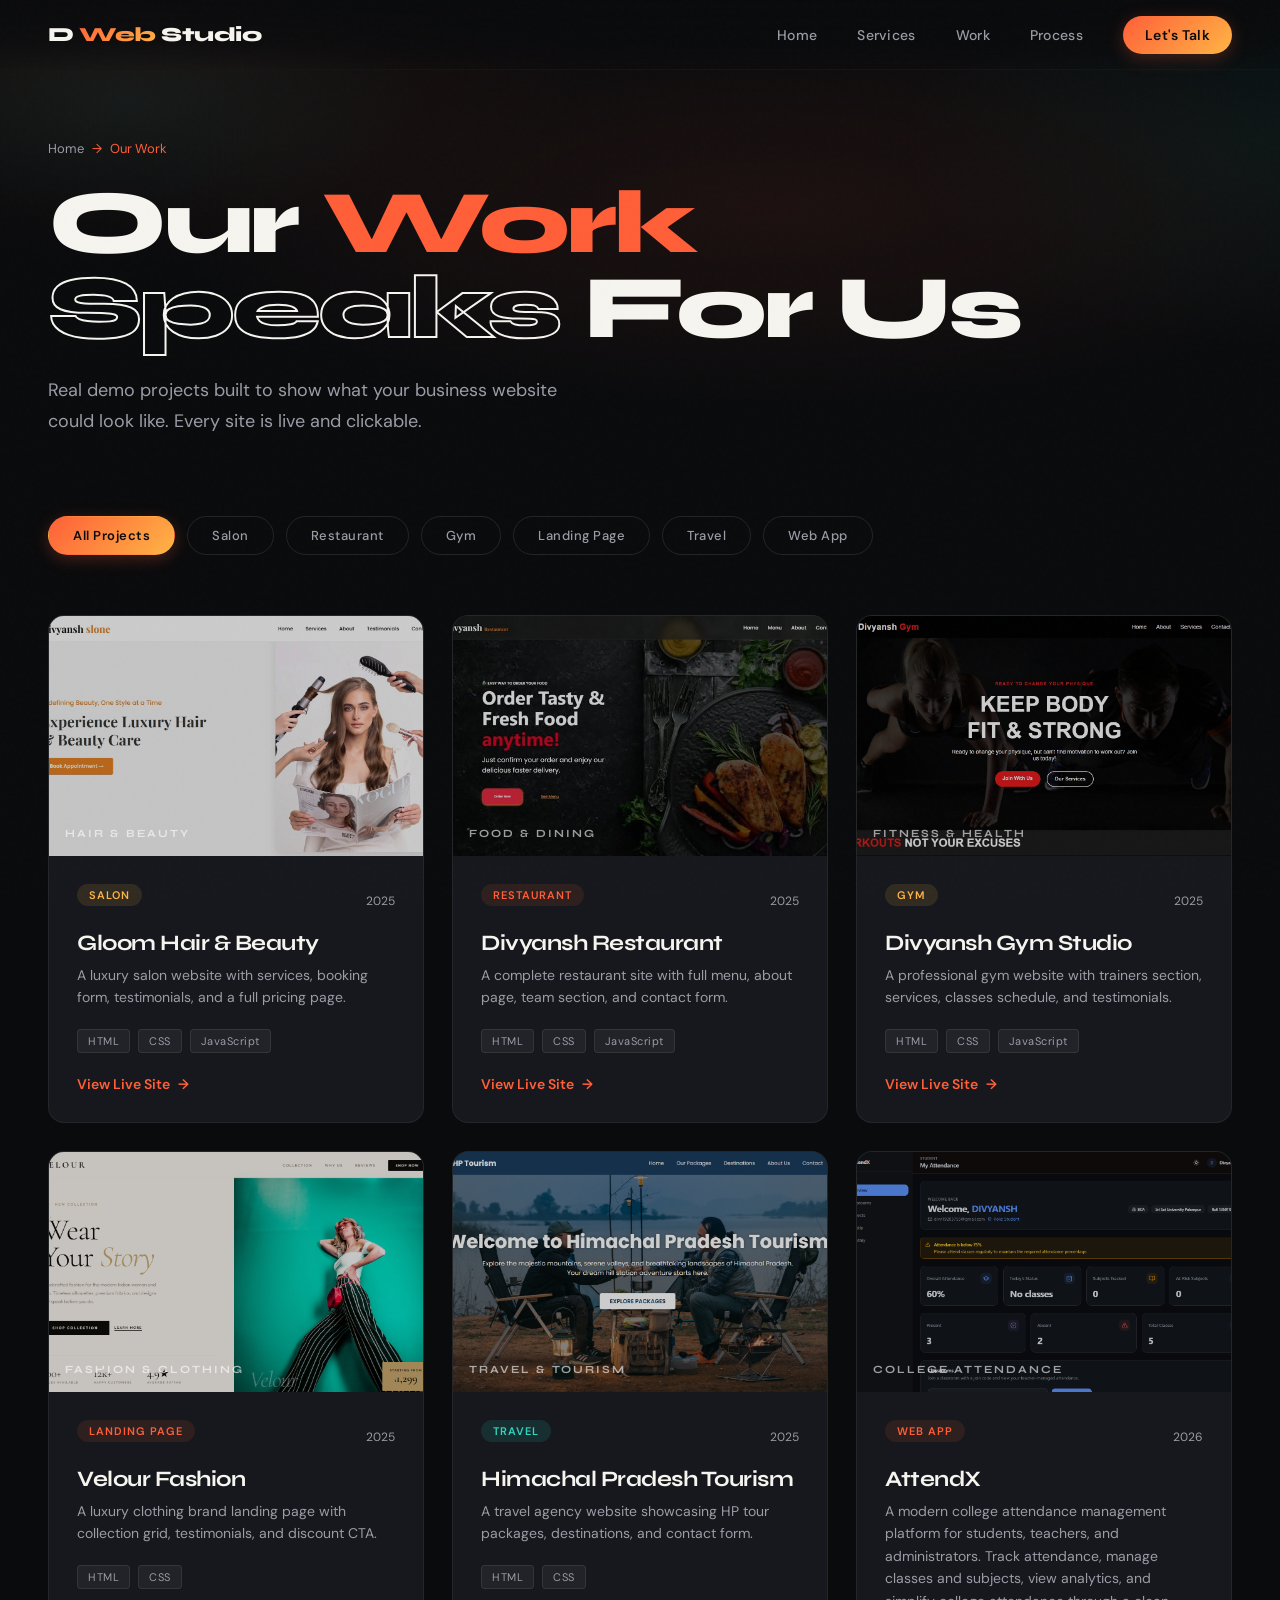
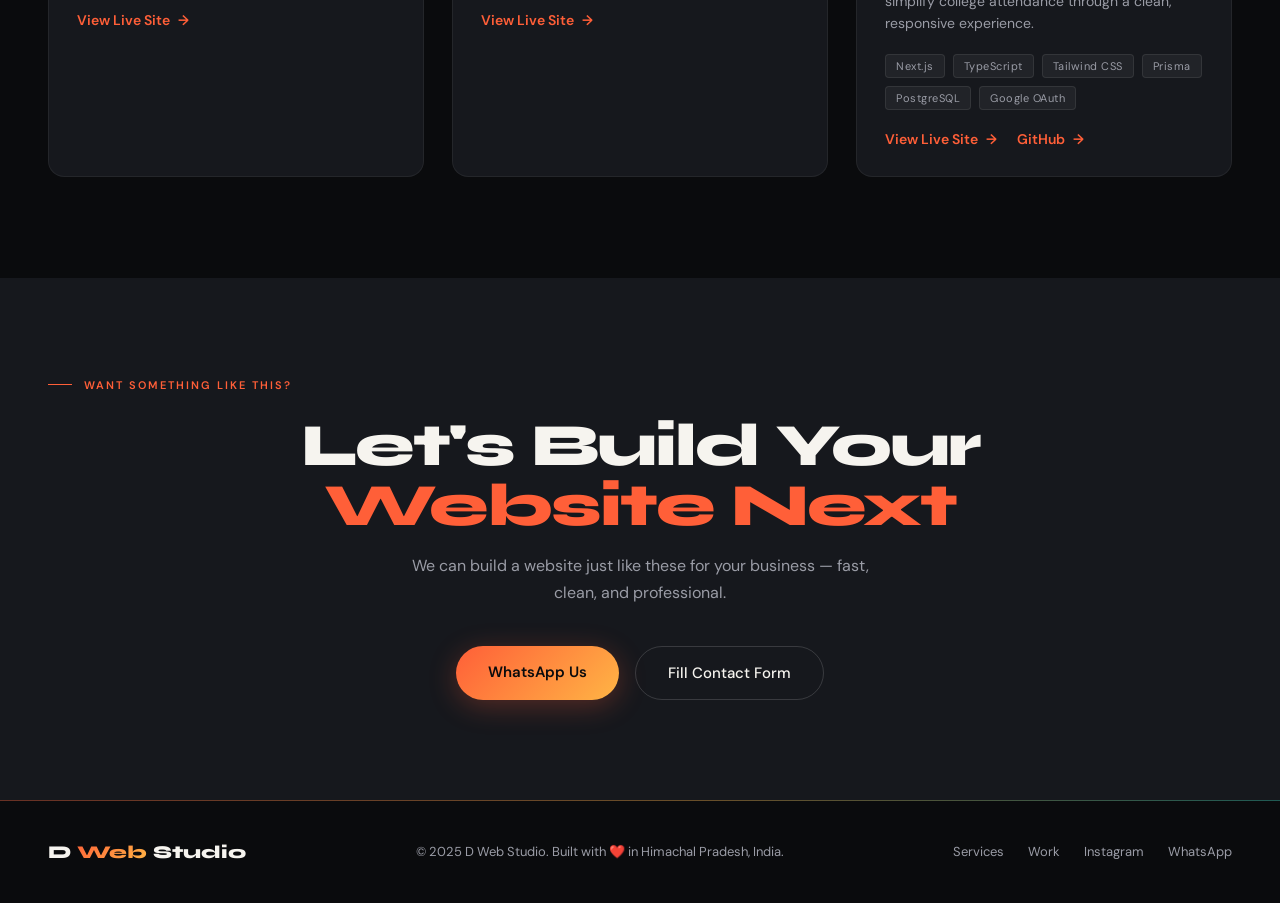
==== commit fc401ccc: "Add AttendX project to portfolio Work page - New 'Web App' filter and AttendX card on portfolio.html" ====
--- a/portfolio.html
+++ b/portfolio.html
@@ -3,7 +3,8 @@
 <head>
     <meta charset="UTF-8">
     <meta name="viewport" content="width=device-width, initial-scale=1.0">
-    <title>Our Work — DivyWebStudio</title>
+    <title>Our Work — D Web Studio</title>
+    <meta name="description" content="See live demo websites built by D Web Studio for salons, restaurants, gyms, travel brands and more.">
     <link href="https://fonts.googleapis.com/css2?family=Syne:wght@400;600;700;800&family=DM+Sans:wght@300;400;500&display=swap" rel="stylesheet">
     <link rel="stylesheet" href="css/styles.css">
     <link rel="stylesheet" href="css/portfolio.css">
@@ -14,7 +15,7 @@
     <div class="cursor-follower" id="cursorFollower"></div>
 
     <nav>
-        <div class="nav-logo">Divy<span>Web</span>Studio</div>
+        <div class="nav-logo">D<span> Web</span> Studio</div>
         <ul class="nav-links">
             <li><a href="index.html">Home</a></li>
             <li><a href="services.html">Services</a></li>
@@ -22,9 +23,23 @@
             <li><a href="process.html">Process</a></li>
             <li><a href="index.html#contact" class="nav-cta">Let's Talk</a></li>
         </ul>
-        <div class="hamburger" onclick="toggleMenu()">
+        <button type="button" class="hamburger" aria-label="Open navigation menu" aria-expanded="false" aria-controls="mobileNavigationDrawer">
             <span></span><span></span><span></span>
-        </div>
+        </button>
+    </nav>
+    <div class="mobile-menu-backdrop" aria-hidden="true"></div>
+    <nav class="mobile-navigation-drawer" id="mobileNavigationDrawer" aria-label="Mobile navigation" aria-hidden="true">
+        <div class="mobile-nav-header">
+            <div class="nav-logo">D<span> Web</span> Studio</div>
+            <button type="button" class="mobile-nav-close" aria-label="Close navigation menu"></button>
+        </div>
+        <ul class="mobile-nav-list">
+            <li style="--i: 0;"><a href="index.html">Home</a></li>
+            <li style="--i: 1;"><a href="services.html">Services</a></li>
+            <li style="--i: 2;"><a href="portfolio.html">Work</a></li>
+            <li style="--i: 3;"><a href="process.html">Process</a></li>
+        </ul>
+        <a href="index.html#contact" class="mobile-nav-cta">Let's Talk</a>
     </nav>
 
     <div class="page-hero">
@@ -48,6 +63,7 @@
         <button class="filter-btn" onclick="filterProjects('gym', this)">Gym</button>
         <button class="filter-btn" onclick="filterProjects('landing', this)">Landing Page</button>
         <button class="filter-btn" onclick="filterProjects('travel', this)">Travel</button>
+        <button class="filter-btn" onclick="filterProjects('webapp', this)">Web App</button>
     </div>
 
     <div class="projects-section">
@@ -148,6 +164,32 @@
                         <span class="tech-tag">CSS</span>
                     </div>
                     <a href="https://travil-divyansh.netlify.app/" target="_blank" class="project-link">View Live Site</a>
+                </div>
+            </div>
+
+            <div class="project-card" data-category="webapp">
+                <div class="project-preview project-preview-attendx" role="img" aria-label="AttendX — college attendance management platform preview">
+                    <div class="project-preview-text">College Attendance</div>
+                </div>
+                <div class="project-info">
+                    <div class="project-meta">
+                        <span class="project-tag">Web App</span>
+                        <span class="project-year">2026</span>
+                    </div>
+                    <h3>AttendX</h3>
+                    <p>A modern college attendance management platform for students, teachers, and administrators. Track attendance, manage classes and subjects, view analytics, and simplify college attendance through a clean, responsive experience.</p>
+                    <div class="project-tech">
+                        <span class="tech-tag">Next.js</span>
+                        <span class="tech-tag">TypeScript</span>
+                        <span class="tech-tag">Tailwind CSS</span>
+                        <span class="tech-tag">Prisma</span>
+                        <span class="tech-tag">PostgreSQL</span>
+                        <span class="tech-tag">Google OAuth</span>
+                    </div>
+                    <div class="project-links">
+                        <a href="https://attendx-ashy.vercel.app/" target="_blank" class="project-link">View Live Site</a>
+                        <a href="https://github.com/Mr-Divyansh/Attendx" target="_blank" class="project-link">GitHub</a>
+                    </div>
                 </div>
             </div>
 
@@ -165,8 +207,8 @@
     </div>
 
     <footer>
-        <div class="footer-logo">Divy<span>Web</span>Studio</div>
-        <p>© 2025 DivyWebStudio. Built with ❤️ in Himachal Pradesh, India.</p>
+        <div class="footer-logo">D<span> Web</span> Studio</div>
+        <p>© 2025 D Web Studio. Built with ❤️ in Himachal Pradesh, India.</p>
         <div class="footer-links">
             <a href="services.html">Services</a>
             <a href="portfolio.html">Work</a>
--- a/css/styles.css
+++ b/css/styles.css
@@ -5,25 +5,38 @@
 }
 
 :root {
-    --black: #0a0a0a;
-    --white: #f5f2ee;
-    --accent: #ff5c1a;
-    --accent2: #ffb347;
-    --gray: #1a1a1a;
-    --muted: #888;
+    --black: #0a0b0d;
+    --white: #f6f4ef;
+    --accent: #ff5f38;
+    --accent-rgb: 255, 95, 56;
+    --accent2: #ffb545;
+    --accent2-rgb: 255, 181, 69;
+    --accent3: #2fd6c0;
+    --accent3-rgb: 47, 214, 192;
+    --gray: #16181d;
+    --gray2: #1e2128;
+    --muted: #9a9ca6;
+    --gradient-warm: linear-gradient(135deg, var(--accent) 0%, var(--accent2) 100%);
+    --gradient-full: linear-gradient(120deg, var(--accent) 0%, var(--accent2) 55%, var(--accent3) 100%);
 }
 
 html {
     scroll-behavior: smooth;
     overflow-x: hidden;
+    overflow-x: clip;
     width: 100%;
 }
 
 body {
-    background: var(--black);
+    background:
+        radial-gradient(ellipse 60% 50% at 12% 0%, rgba(var(--accent-rgb), 0.07) 0%, transparent 60%),
+        radial-gradient(ellipse 50% 40% at 100% 15%, rgba(var(--accent3-rgb), 0.05) 0%, transparent 60%),
+        var(--black);
+    background-attachment: fixed;
     color: var(--white);
     font-family: 'DM Sans', sans-serif;
     overflow-x: hidden;
+    overflow-x: clip;
     width: 100%;
 }
 
@@ -52,12 +65,18 @@
     top: 0;
     left: 0;
     right: 0;
+    width: 100%;
+    max-width: 100vw;
     z-index: 100;
-    padding: 24px 48px;
+    padding: 22px 48px;
     display: flex;
     justify-content: space-between;
     align-items: center;
-    background: linear-gradient(to bottom, rgba(10,10,10,0.95), transparent);
+    background: linear-gradient(to bottom, rgba(10,11,13,0.92) 0%, rgba(10,11,13,0.7) 60%, transparent 100%);
+    backdrop-filter: blur(14px);
+    -webkit-backdrop-filter: blur(14px);
+    border-bottom: 1px solid rgba(255,255,255,0.04);
+    transition: background 0.3s ease, border-color 0.3s ease;
 }
 
 .nav-logo {
@@ -68,13 +87,20 @@
 }
 
 .nav-logo span {
-    color: var(--accent);
+    background: var(--gradient-warm);
+    -webkit-background-clip: text;
+    background-clip: text;
+    -webkit-text-fill-color: transparent;
 }
 
 .nav-links {
     display: flex;
     gap: 40px;
     list-style: none;
+}
+
+.nav-links li {
+    position: relative;
 }
 
 .nav-links a {
@@ -84,6 +110,23 @@
     font-weight: 500;
     transition: color 0.25s cubic-bezier(0.4, 0, 0.2, 1);
     letter-spacing: 0.3px;
+    position: relative;
+}
+
+.nav-links li:not(:last-child) a::after {
+    content: '';
+    position: absolute;
+    left: 0;
+    bottom: -6px;
+    width: 0;
+    height: 2px;
+    border-radius: 2px;
+    background: var(--gradient-warm);
+    transition: width 0.3s cubic-bezier(0.16, 1, 0.3, 1);
+}
+
+.nav-links li:not(:last-child) a:hover::after {
+    width: 100%;
 }
 
 .nav-links a:hover {
@@ -91,18 +134,22 @@
 }
 
 .nav-cta {
-    background: var(--accent);
+    background: var(--gradient-warm);
     color: var(--black) !important;
-    padding: 10px 20px;
+    padding: 10px 22px;
     border-radius: 100px;
-    font-weight: 500 !important;
-    transition: transform 0.25s cubic-bezier(0.4, 0, 0.2, 1), background 0.25s cubic-bezier(0.4, 0, 0.2, 1) !important;
+    font-weight: 600 !important;
+    box-shadow: 0 4px 18px rgba(var(--accent-rgb), 0.25);
+    transition: transform 0.25s cubic-bezier(0.4, 0, 0.2, 1), box-shadow 0.25s cubic-bezier(0.4, 0, 0.2, 1) !important;
 }
 
 .nav-cta:hover {
-    transform: scale(1.05);
-    background: var(--accent2) !important;
-    color: var(--black) !important;
+    transform: translateY(-2px) scale(1.03);
+    box-shadow: 0 8px 26px rgba(var(--accent-rgb), 0.4);
+}
+
+.nav-cta:active {
+    transform: translateY(0) scale(0.98);
 }
 
 .hero {
@@ -118,15 +165,18 @@
 .hero-bg {
     position: absolute;
     inset: 0;
-    background: radial-gradient(ellipse 80% 60% at 60% 50%, rgba(255,92,26,0.08) 0%, transparent 70%), radial-gradient(ellipse 40% 40% at 80% 20%, rgba(255,179,71,0.05) 0%, transparent 60%);       
+    background:
+        radial-gradient(ellipse 80% 60% at 62% 45%, rgba(var(--accent-rgb), 0.10) 0%, transparent 70%),
+        radial-gradient(ellipse 40% 40% at 85% 15%, rgba(var(--accent2-rgb), 0.07) 0%, transparent 60%),
+        radial-gradient(ellipse 45% 45% at 8% 85%, rgba(var(--accent3-rgb), 0.06) 0%, transparent 65%);
 }
 
 .hero-tag {
     display: inline-flex;
     align-items: center;
     gap: 8px;
-    background: rgba(255,92,26,0.1);
-    border: 1px solid rgba(255,92,26,0.2);
+    background: rgba(var(--accent-rgb),0.1);
+    border: 1px solid rgba(var(--accent-rgb),0.2);
     color: var(--accent);
     font-size: 12px;
     font-weight: 500;
@@ -195,20 +245,26 @@
 }
 
 .btn-primary {
-    background: var(--accent);
+    background: var(--gradient-warm);
     color: var(--black);
     padding: 16px 32px;
     border-radius: 100px;
     font-weight: 600;
     font-size: 15px;
     text-decoration: none;
+    display: inline-block;
     transition: transform 0.3s cubic-bezier(0.16, 1, 0.3, 1), box-shadow 0.3s cubic-bezier(0.16, 1, 0.3, 1);
-    box-shadow: 0 0 30px rgba(255,92,26,0.3);
+    box-shadow: 0 6px 28px rgba(var(--accent-rgb), 0.28);
 }
 
 .btn-primary:hover {
     transform: translateY(-2px);
-    box-shadow: 0 8px 40px rgba(255,92,26,0.4);
+    box-shadow: 0 10px 40px rgba(var(--accent-rgb), 0.4);
+}
+
+.btn-primary:active {
+    transform: translateY(0) scale(0.98);
+    box-shadow: 0 4px 18px rgba(var(--accent-rgb), 0.3);
 }
 
 .btn-secondary {
@@ -219,13 +275,18 @@
     font-weight: 500;
     font-size: 15px;
     text-decoration: none;
+    display: inline-block;
     transition: border-color 0.3s cubic-bezier(0.4, 0, 0.2, 1), background 0.3s cubic-bezier(0.4, 0, 0.2, 1), transform 0.3s cubic-bezier(0.16, 1, 0.3, 1);
 }
 
 .btn-secondary:hover {
-    border-color: rgba(255,255,255,0.4);
-    background: rgba(255,255,255,0.05);
+    border-color: rgba(var(--accent3-rgb), 0.5);
+    background: rgba(var(--accent3-rgb), 0.06);
     transform: translateY(-2px);
+}
+
+.btn-secondary:active {
+    transform: translateY(0) scale(0.98);
 }
 
 .hero-stats {
@@ -306,7 +367,7 @@
     border-bottom: 1px solid rgba(255,255,255,0.06);
     padding: 20px 0;
     overflow: hidden;
-    background: rgba(255,92,26,0.03);
+    background: rgba(var(--accent-rgb),0.03);
 }
 
 .marquee-track {
@@ -406,11 +467,12 @@
     padding: 48px 40px;
     position: relative;
     overflow: hidden;
-    transition: background 0.35s cubic-bezier(0.4, 0, 0.2, 1);
+    transition: background 0.35s cubic-bezier(0.4, 0, 0.2, 1), transform 0.35s cubic-bezier(0.16, 1, 0.3, 1);
 }
 
 .service-card:hover {
-    background: #111;
+    background: #131519;
+    transform: translateY(-4px);
 }
 
 .service-card::after {
@@ -420,7 +482,7 @@
     left: 0;
     width: 0;
     height: 2px;
-    background: var(--accent);
+    background: var(--gradient-warm);
     transition: width 0.45s cubic-bezier(0.16, 1, 0.3, 1);
 }
 
@@ -429,8 +491,21 @@
 }
 
 .service-icon {
-    font-size: 32px;
+    width: 56px;
+    height: 56px;
+    display: flex;
+    align-items: center;
+    justify-content: center;
+    border-radius: 14px;
+    background: rgba(var(--accent-rgb), 0.08);
+    border: 1px solid rgba(var(--accent-rgb), 0.15);
     margin-bottom: 24px;
+    transition: transform 0.35s cubic-bezier(0.16, 1, 0.3, 1), background 0.35s ease;
+}
+
+.service-card:hover .service-icon {
+    transform: scale(1.06);
+    background: rgba(var(--accent-rgb), 0.14);
 }
 
 .service-card h3 {
@@ -472,14 +547,16 @@
     border: 1px solid rgba(255,255,255,0.06);
     border-radius: 16px;
     overflow: hidden;
-    transition: transform 0.35s cubic-bezier(0.16, 1, 0.3, 1), border-color 0.35s cubic-bezier(0.4, 0, 0.2, 1);
+    transition: transform 0.35s cubic-bezier(0.16, 1, 0.3, 1), border-color 0.35s cubic-bezier(0.4, 0, 0.2, 1), box-shadow 0.35s cubic-bezier(0.16, 1, 0.3, 1);
     background: var(--gray);
     will-change: transform;
+    box-shadow: 0 0 0 rgba(0,0,0,0);
 }
 
 .project-card:hover {
     transform: translateY(-6px);
-    border-color: rgba(255,92,26,0.3);
+    border-color: rgba(var(--accent-rgb),0.3);
+    box-shadow: 0 16px 40px rgba(0,0,0,0.35), 0 0 24px rgba(var(--accent-rgb),0.08);
 }
 
 .project-img {
@@ -499,6 +576,12 @@
     font-size: 48px;
     position: relative;
     overflow: hidden;
+    background-size: cover !important;
+    transition: background-size 0.6s cubic-bezier(0.16, 1, 0.3, 1);
+}
+
+.project-card:hover .project-preview {
+    background-size: 108% !important;
 }
 
 .project-preview-salon {
@@ -539,7 +622,7 @@
 
 .project-tag {
     display: inline-block;
-    background: rgba(255,92,26,0.1);
+    background: rgba(var(--accent-rgb),0.1);
     color: var(--accent);
     font-size: 11px;
     font-weight: 600;
@@ -594,21 +677,35 @@
     grid-template-columns: repeat(auto-fit, minmax(220px, 1fr));
     gap: 2px;
     margin-top: 64px;
+    width: 100%;
+    max-width: 100%;
 }
 
 .step {
     padding: 40px 32px;
     background: var(--black);
     position: relative;
+    width: 100%;
+    max-width: 100%;
+    transition: background 0.35s cubic-bezier(0.4, 0, 0.2, 1);
+}
+
+.step:hover {
+    background: #131519;
+}
+
+.step:hover .step-num {
+    color: rgba(var(--accent-rgb), 0.22);
 }
 
 .step-num {
     font-family: 'Syne', sans-serif;
     font-size: 64px;
     font-weight: 800;
-    color: rgba(255,92,26,0.1);
+    color: rgba(var(--accent-rgb),0.1);
     line-height: 1;
     margin-bottom: 16px;
+    transition: color 0.35s ease;
 }
 
 .step h3 {
@@ -653,14 +750,20 @@
 }
 
 .why-item:hover {
-    border-color: rgba(255,92,26,0.2);
-    background: rgba(255,92,26,0.03);
+    border-color: rgba(var(--accent-rgb),0.2);
+    background: rgba(var(--accent-rgb),0.03);
 }
 
 .why-icon {
-    font-size: 24px;
+    width: 48px;
+    height: 48px;
+    display: flex;
+    align-items: center;
+    justify-content: center;
+    border-radius: 12px;
+    background: rgba(var(--accent3-rgb), 0.08);
+    border: 1px solid rgba(var(--accent3-rgb), 0.18);
     flex-shrink: 0;
-    margin-top: 2px;
 }
 
 .why-item h4 {
@@ -677,11 +780,12 @@
 }
 
 .why-visual {
-    background: var(--gray);
+    background: linear-gradient(160deg, var(--gray2) 0%, var(--gray) 100%);
     border-radius: 24px;
     padding: 48px;
     text-align: center;
     border: 1px solid rgba(255,255,255,0.06);
+    box-shadow: 0 20px 60px rgba(0,0,0,0.3);
 }
 
 .big-num {
@@ -689,7 +793,7 @@
     font-size: 100px;
     font-weight: 800;
     line-height: 1;
-    background: linear-gradient(135deg, var(--accent), var(--accent2));
+    background: var(--gradient-full);
     -webkit-background-clip: text;
     -webkit-text-fill-color: transparent;
     background-clip: text;
@@ -744,9 +848,14 @@
     border-radius: 12px;
     text-decoration: none;
     color: var(--white);
-    transition: transform 0.3s cubic-bezier(0.16, 1, 0.3, 1), border-color 0.3s cubic-bezier(0.4, 0, 0.2, 1);
+    transition: transform 0.3s cubic-bezier(0.16, 1, 0.3, 1), border-color 0.3s cubic-bezier(0.4, 0, 0.2, 1), background 0.3s ease;
     border: 1px solid rgba(255,255,255,0.05);
     min-width: 0;
+}
+
+.contact-link-item:hover {
+    border-color: rgba(var(--accent-rgb), 0.25);
+    background: #131519;
 }
 
 .contact-link-item > div {
@@ -814,7 +923,7 @@
 .form-group input:focus,
 .form-group textarea:focus,
 .form-group select:focus {
-    box-shadow: 0 0 0 3px rgba(255,92,26,0.15);
+    box-shadow: 0 0 0 3px rgba(var(--accent-rgb),0.15);
 }
 
 .form-group input:focus,
@@ -833,7 +942,7 @@
 }
 
 .form-submit {
-    background: var(--accent);
+    background: var(--gradient-warm);
     color: var(--black);
     border: none;
     padding: 16px 32px;
@@ -842,19 +951,20 @@
     font-size: 15px;
     font-weight: 700;
     cursor: pointer;
-    transition: transform 0.3s cubic-bezier(0.16, 1, 0.3, 1), box-shadow 0.3s cubic-bezier(0.16, 1, 0.3, 1), background 0.3s ease;
-    box-shadow: 0 0 30px rgba(255,92,26,0.3);
+    transition: transform 0.3s cubic-bezier(0.16, 1, 0.3, 1), box-shadow 0.3s cubic-bezier(0.16, 1, 0.3, 1);
+    box-shadow: 0 6px 28px rgba(var(--accent-rgb), 0.28);
     width: 100%;
     margin-top: 8px;
 }
 
 .form-submit:hover {
     transform: translateY(-2px);
-    box-shadow: 0 8px 40px rgba(255,92,26,0.4);
+    box-shadow: 0 8px 40px rgba(var(--accent-rgb),0.4);
 }
 
 footer {
     padding: 40px 48px;
+    position: relative;
     border-top: 1px solid rgba(255,255,255,0.06);
     display: flex;
     justify-content: space-between;
@@ -863,6 +973,17 @@
     gap: 16px;
 }
 
+footer::before {
+    content: '';
+    position: absolute;
+    top: -1px;
+    left: 0;
+    right: 0;
+    height: 1px;
+    background: var(--gradient-full);
+    opacity: 0.35;
+}
+
 .footer-logo {
     font-family: 'Syne', sans-serif;
     font-size: 18px;
@@ -870,7 +991,10 @@
 }
 
 .footer-logo span {
-    color: var(--accent);
+    background: var(--gradient-warm);
+    -webkit-background-clip: text;
+    background-clip: text;
+    -webkit-text-fill-color: transparent;
 }
 
 footer p {
@@ -897,15 +1021,27 @@
 .hamburger {
     display: none;
     flex-direction: column;
+    justify-content: center;
+    align-items: center;
     gap: 5px;
+    width: 42px;
+    height: 42px;
+    border: 1px solid rgba(255,255,255,0.08);
+    border-radius: 10px;
+    background: rgba(255,255,255,0.02);
     cursor: pointer;
+    padding: 0;
+    appearance: none;
+    -webkit-appearance: none;
 }
 
 .hamburger span {
-    width: 24px;
+    width: 22px;
     height: 2px;
     background: var(--white);
-    transition: transform 0.3s cubic-bezier(0.4, 0, 0.2, 1), opacity 0.3s cubic-bezier(0.4, 0, 0.2, 1);
+    border-radius: 10px;
+    display: block;
+    transition: transform 0.35s cubic-bezier(0.22, 1, 0.36, 1), opacity 0.25s ease;
 }
 
 .hamburger.active span:nth-child(1) {
@@ -918,6 +1054,165 @@
 
 .hamburger.active span:nth-child(3) {
     transform: translateY(-7px) rotate(-45deg);
+}
+
+.mobile-menu-backdrop {
+    position: fixed;
+    inset: 0;
+    background: rgba(0, 0, 0, 0.55);
+    backdrop-filter: blur(6px);
+    -webkit-backdrop-filter: blur(6px);
+    opacity: 0;
+    visibility: hidden;
+    pointer-events: none;
+    transition: opacity 0.35s cubic-bezier(0.22, 1, 0.36, 1), visibility 0.35s cubic-bezier(0.22, 1, 0.36, 1);
+    z-index: 9998;
+}
+
+.mobile-menu-backdrop.is-open {
+    opacity: 1;
+    visibility: visible;
+    pointer-events: auto;
+}
+
+.mobile-navigation-drawer {
+    position: fixed;
+    top: 0;
+    left: auto;
+    --drawer-w: min(82vw, 320px);
+    width: var(--drawer-w);
+    /* Closed state uses a plain offset (right), NOT a transform.
+       A transform on a fixed element can still get painted/measured
+       outside the viewport by some mobile browsers (notably iOS Safari),
+       which is what exposes this drawer when the page is pinch-zoomed
+       out even though overflow-x:hidden is set on html/body. Using
+       `right` instead keeps the box fully outside the viewport without
+       relying on a transformed compositing layer. */
+    right: calc(-1 * var(--drawer-w) - 40px);
+    height: 100dvh;
+    background: rgba(10, 10, 10, 0.98);
+    border-left: 1px solid rgba(255,255,255,0.08);
+    box-shadow: -18px 0 40px rgba(0,0,0,0.45);
+    display: flex;
+    flex-direction: column;
+    /* Override the generic `nav { align-items: center }` rule (this
+       element is a <nav>) so the menu items sit left-aligned like a
+       normal drawer instead of centered. */
+    align-items: stretch;
+    padding: 20px 20px 28px;
+    transition: right 0.4s cubic-bezier(0.22, 1, 0.36, 1);
+    z-index: 9999;
+    opacity: 1;
+    visibility: hidden;
+    pointer-events: none;
+    filter: none !important;
+    backdrop-filter: none !important;
+    -webkit-backdrop-filter: none !important;
+}
+
+.mobile-navigation-drawer.is-open {
+    right: 0;
+    visibility: visible;
+    pointer-events: auto;
+}
+
+.mobile-navigation-drawer,
+.mobile-navigation-drawer * {
+    filter: none !important;
+    backdrop-filter: none !important;
+    -webkit-backdrop-filter: none !important;
+    will-change: auto;
+    mix-blend-mode: normal;
+}
+
+.mobile-nav-header {
+    display: flex;
+    align-items: center;
+    justify-content: space-between;
+    margin-bottom: 36px;
+}
+
+.mobile-nav-close {
+    display: flex;
+    align-items: center;
+    justify-content: center;
+    width: 38px;
+    height: 38px;
+    border-radius: 10px;
+    border: 1px solid rgba(255,255,255,0.08);
+    background: rgba(255,255,255,0.02);
+    cursor: pointer;
+    position: relative;
+}
+
+.mobile-nav-close::before,
+.mobile-nav-close::after {
+    content: '';
+    position: absolute;
+    width: 16px;
+    height: 2px;
+    background: var(--white);
+    border-radius: 10px;
+}
+
+.mobile-nav-close::before {
+    transform: rotate(45deg);
+}
+
+.mobile-nav-close::after {
+    transform: rotate(-45deg);
+}
+
+.mobile-nav-list {
+    list-style: none;
+    display: flex;
+    flex-direction: column;
+    gap: 8px;
+    margin-top: 12px;
+}
+
+.mobile-nav-list li {
+    width: 100%;
+    opacity: 0;
+    transform: translateX(18px);
+    transition: opacity 0.3s ease, transform 0.35s cubic-bezier(0.22, 1, 0.36, 1);
+}
+
+.mobile-navigation-drawer.is-open .mobile-nav-list li {
+    opacity: 1;
+    transform: translateX(0);
+    transition-delay: calc(var(--i, 0) * 0.06s);
+}
+
+.mobile-nav-list a {
+    display: flex;
+    align-items: center;
+    width: 100%;
+    padding: 12px 0;
+    color: var(--white);
+    text-decoration: none;
+    font-size: 17px;
+    font-weight: 500;
+    border-bottom: 1px solid rgba(255,255,255,0.05);
+}
+
+.mobile-nav-cta {
+    display: inline-flex;
+    align-items: center;
+    justify-content: center;
+    width: 100%;
+    margin-top: auto;
+    padding: 14px 18px;
+    border-radius: 999px;
+    text-decoration: none;
+    background: var(--gradient-warm);
+    color: var(--black);
+    box-shadow: 0 6px 22px rgba(var(--accent-rgb), 0.25);
+    font-weight: 700;
+}
+
+body.menu-open {
+    overflow: hidden;
 }
 
 @keyframes navMenuIn {
@@ -935,27 +1230,20 @@
     nav {
         padding: 20px 24px;
     }
+    nav > .nav-logo {
+        font-size: 18px;
+        min-width: 0;
+        max-width: calc(100% - 66px);
+        white-space: nowrap;
+    }
     .nav-links {
         display: none;
     }
     .hamburger {
         display: flex;
-    }
-    .nav-links.mobile-open {
-        display: flex;
-        flex-direction: column;
-        position: fixed;
-        top: 70px;
-        left: 0;
-        right: 0;
-        background: #0a0a0a;
-        padding: 32px 24px;
-        gap: 24px;
-        z-index: 99;
-        border-bottom: 1px solid rgba(255,255,255,0.06);
-        opacity: 0;
-        transform: translateY(-8px);
-        animation: navMenuIn 0.3s cubic-bezier(0.16, 1, 0.3, 1) forwards;
+        flex: 0 0 42px;
+        position: relative;
+        z-index: 130;
     }
     .hero {
         padding: 100px 24px 80px;
@@ -987,6 +1275,18 @@
 @media (max-width: 600px) {
     .hero h1 {
         letter-spacing: -2px;
+        font-size: clamp(35px, 10vw, 40px);
+        line-height: 0.95;
+        overflow-wrap: normal;
+        word-break: normal;
+        hyphens: none;
+    }
+    .hero h1 .outline,
+    .hero h1 .accent {
+        white-space: nowrap;
+        display: inline-block;
+        overflow-wrap: normal;
+        word-break: normal;
     }
     .section-title {
         letter-spacing: -1px;
@@ -999,6 +1299,50 @@
     }
     .process-steps {
         grid-template-columns: 1fr;
+        width: 100%;
+        max-width: 100%;
+        min-width: 0;
+    }
+    .step {
+        width: 100%;
+        max-width: 100%;
+        min-width: 0;
+    }
+    .why-visual {
+        padding: 24px 16px 18px;
+        width: 100%;
+        max-width: 100%;
+        border-radius: 18px;
+        display: flex;
+        flex-direction: column;
+        align-items: center;
+        justify-content: center;
+        gap: 10px;
+    }
+    .big-num {
+        font-size: clamp(40px, 14vw, 64px);
+        line-height: 0.95;
+        letter-spacing: -1px;
+        /* No forced nowrap: if a fallback font (or a device with different
+           font metrics) renders this wider than expected, it wraps onto
+           a second line instead of spilling outside the rounded box. */
+        overflow-wrap: break-word;
+        word-break: keep-all;
+        max-width: 100%;
+    }
+    .big-num-label {
+        font-size: 13px;
+        line-height: 1.5;
+        margin-top: 0;
+        max-width: 18ch;
+        margin-left: auto;
+        margin-right: auto;
+    }
+}
+
+@media (max-width: 360px) {
+    .hero h1 {
+        font-size: 35px;
     }
 }
 
--- a/css/portfolio.css
+++ b/css/portfolio.css
@@ -11,7 +11,9 @@
 .page-hero-bg {
     position: absolute;
     inset: 0;
-    background: radial-gradient(ellipse 80% 60% at 50% 50%, rgba(255,92,26,0.07) 0%, transparent 70%);
+    background:
+        radial-gradient(ellipse 70% 55% at 60% 40%, rgba(var(--accent-rgb),0.08) 0%, transparent 70%),
+        radial-gradient(ellipse 40% 40% at 10% 20%, rgba(var(--accent3-rgb),0.06) 0%, transparent 60%);
 }
 
 .breadcrumb {
@@ -87,15 +89,22 @@
 }
 
 .filter-btn:hover {
-    border-color: rgba(255,92,26,0.3);
+    border-color: rgba(var(--accent3-rgb),0.35);
     color: var(--white);
+    background: rgba(var(--accent3-rgb), 0.05);
 }
 
 .filter-btn.active {
-    background: var(--accent);
-    border-color: var(--accent);
+    background: var(--gradient-warm);
+    border-color: transparent;
     color: var(--black);
     font-weight: 600;
+    box-shadow: 0 4px 16px rgba(var(--accent-rgb), 0.25);
+}
+
+.filter-btn.active:hover {
+    background: var(--gradient-warm);
+    color: var(--black);
 }
 
 .projects-section {
@@ -143,9 +152,14 @@
     animation-delay: 0.5s;
 }
 
+.project-card:nth-child(6) {
+    animation-delay: 0.6s;
+}
+
 .project-card:hover {
     transform: translateY(-6px);
-    border-color: rgba(255,92,26,0.3);
+    border-color: rgba(var(--accent-rgb),0.3);
+    box-shadow: 0 16px 40px rgba(0,0,0,0.35), 0 0 24px rgba(var(--accent-rgb),0.08);
 }
 
 .project-preview {
@@ -157,6 +171,12 @@
     font-size: 52px;
     position: relative;
     overflow: hidden;
+    background-size: cover !important;
+    transition: background-size 0.6s cubic-bezier(0.16, 1, 0.3, 1);
+}
+
+.project-card:hover .project-preview {
+    background-size: 108% !important;
 }
 
 .project-preview-salon {
@@ -177,6 +197,10 @@
 
 .project-preview-travel {
     background: url("../img/ProjectImage/BusinessWebsiteServicesImg.png") center/cover no-repeat;
+}
+
+.project-preview-attendx {
+    background: url("../img/ProjectImage/AttendxdImage.png") center/cover no-repeat;
 }
 
 .project-preview::after {
@@ -217,7 +241,7 @@
 
 .project-tag {
     display: inline-block;
-    background: rgba(255,92,26,0.1);
+    background: rgba(var(--accent-rgb),0.1);
     color: var(--accent);
     font-size: 11px;
     font-weight: 600;
@@ -227,6 +251,17 @@
     border-radius: 100px;
 }
 
+.project-card[data-category="gym"] .project-tag,
+.project-card[data-category="salon"] .project-tag {
+    background: rgba(var(--accent2-rgb), 0.12);
+    color: var(--accent2);
+}
+
+.project-card[data-category="travel"] .project-tag {
+    background: rgba(var(--accent3-rgb), 0.12);
+    color: var(--accent3);
+}
+
 .project-year {
     font-size: 12px;
     color: var(--muted);
@@ -262,6 +297,13 @@
     padding: 4px 10px;
     border-radius: 4px;
     letter-spacing: 0.5px;
+}
+
+.project-links {
+    display: flex;
+    align-items: center;
+    gap: 20px;
+    flex-wrap: wrap;
 }
 
 .project-link {
